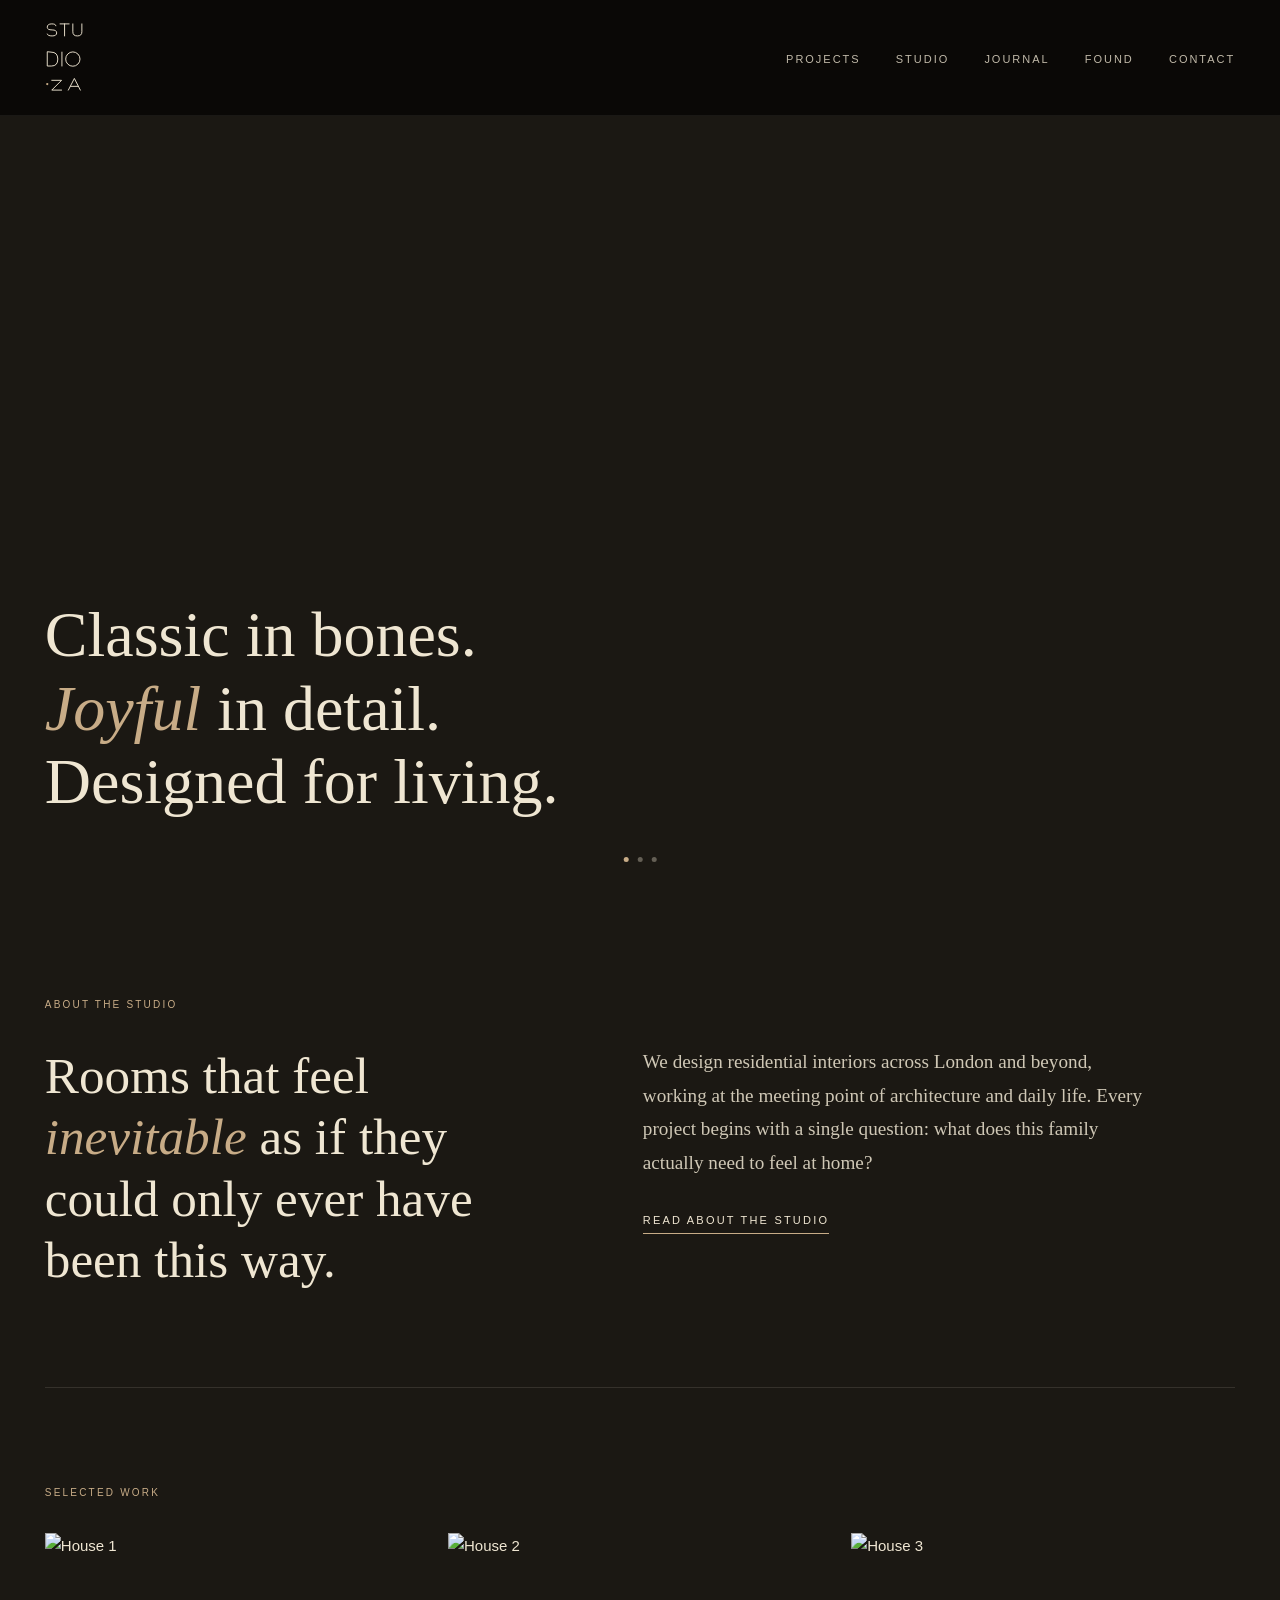
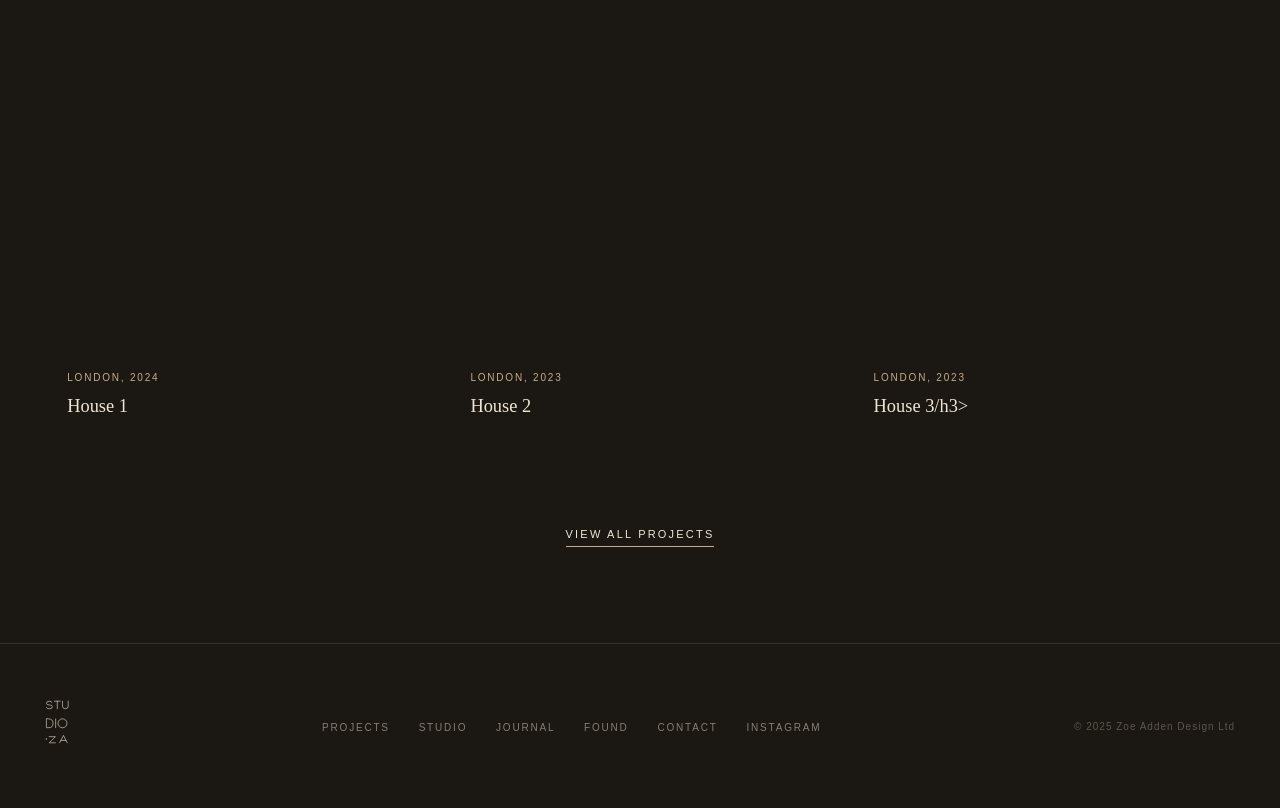
==== index.html @ 1c86b1f9 "Update index.html" ====
<!DOCTYPE html>
<html lang="en">
<head>
  <meta charset="UTF-8">
  <meta name="viewport" content="width=device-width, initial-scale=1.0">
  <title>Studio.ZA — Zoe Adden Design</title>
  <meta name="description" content="Classic in bones. Joyful in detail. Desgned for living. Residential interior design by Zoe Adden.">
  <link rel="stylesheet" href="styles.css">
  <meta name="theme-color" content="#1B1813">
  <meta name="theme-color" content="#1B1813">
</head>
<body>

<!-- ─── NAV ─────────────────────────────────────────── -->
<nav>
  <a class="nav-logo" href="index.html" aria-label="Studio.ZA home">
    <svg viewBox="20 16 208 372" xmlns="http://www.w3.org/2000/svg" fill="none">
      <!-- S -->
      <path d="M 78 36 Q 78 26 56 26 Q 32 26 32 44 Q 32 58 58 58 Q 82 58 82 74 Q 82 90 58 90 Q 34 90 32 80" stroke="#EFE6D2" stroke-width="5" stroke-linecap="round"/>
      <!-- T -->
      <path d="M 100 26 L 148 26 M 124 26 L 124 90" stroke="#EFE6D2" stroke-width="5" stroke-linecap="round"/>
      <!-- U -->
      <path d="M 168 26 L 168 68 Q 168 90 192 90 Q 216 90 216 68 L 216 26" stroke="#EFE6D2" stroke-width="5" stroke-linecap="round"/>

      <!-- D -->
      <path d="M 32 176 L 32 250 L 54 250 Q 88 250 88 213 Q 88 176 54 176 Z" stroke="#EFE6D2" stroke-width="5" stroke-linecap="round" stroke-linejoin="round"/>
      <!-- I -->
      <path d="M 110 176 L 110 250" stroke="#EFE6D2" stroke-width="5" stroke-linecap="round"/>
      <!-- O -->
      <ellipse cx="168" cy="213" rx="38" ry="38" stroke="#EFE6D2" stroke-width="5"/>

      <!-- . (tan dot) -->
      <circle cx="32" cy="346" r="6" fill="#C8AC87"/>
      <!-- Z -->
      <path d="M 56 326 L 108 326 L 56 378 L 108 378" stroke="#EFE6D2" stroke-width="5" stroke-linecap="round" stroke-linejoin="round"/>
      <!-- A -->
      <path d="M 144 378 L 176 316 L 208 378 M 156 358 L 196 358" stroke="#EFE6D2" stroke-width="5" stroke-linecap="round" stroke-linejoin="round"/>
    </svg>
  </a>
  <ul class="nav-links">
    <li><a href="projects.html">Projects</a></li>
    <li><a href="studio.html">Studio</a></li>
    <li><a href="journal.html">Journal</a></li>
    <li><a href="found.html">Found</a></li>
    <li><a href="contact.html">Contact</a></li>
  </ul>
</nav>

<!-- ─── HERO ─────────────────────────────────────────── -->
<section class="hero">
  <div class="hero-slide">
    <img src="https://www.zoeaddendesign.co.uk/-_-/res/adc3590a-eb9a-451f-83ce-2054110f7370/images/files/adc3590a-eb9a-451f-83ce-2054110f7370/3c18ffa5-05ec-4aee-ab85-e532bbc85337/2000-1500/07a652861bbaa2e2645b87d7e4bba9a37081a71c" alt="Drawing room, Charles Mews">
    <div class="hero-overlay"></div>
  </div>
  <div class="hero-slide">
    <img src="https://www.zoeaddendesign.co.uk/-_-/res/adc3590a-eb9a-451f-83ce-2054110f7370/images/files/adc3590a-eb9a-451f-83ce-2054110f7370/8395956c-29e4-417a-bdbf-3546bff66b09/2000-1007/509a0e075155a99f90c30cfcd6b69b711d642b17" alt="Kitchen, Notting Hill">
    <div class="hero-overlay"></div>
  </div>
  <div class="hero-slide">
    <img src="https://www.zoeaddendesign.co.uk/-_-/res/adc3590a-eb9a-451f-83ce-2054110f7370/images/files/adc3590a-eb9a-451f-83ce-2054110f7370/4f12a552-5a8c-4d46-9290-04c9c8d9e004/2000-1500/1a8a05d245da9ab2bc2df455be6135c6251d3f9d" alt="Principal bedroom, Belgravia">
    <div class="hero-overlay"></div>
  </div>

  <div class="hero-copy">
    <h1>Classic in bones.<br><em>Joyful</em> in detail.<br>Designed for living.</h1>
  </div>

  <div class="hero-dots">
    <div class="hero-dot active"></div>
    <div class="hero-dot"></div>
    <div class="hero-dot"></div>
  </div>
</section>

<!-- ─── INTRO ─────────────────────────────────────────── -->
<section>
  <p class="section-label">About the studio</p>
  <div class="intro-grid">
    <div>
      <h2 class="section-title">Rooms that feel <em>inevitable</em> as if they could only ever have been this way.</h2>
    </div>
    <div>
      <p class="intro-body">We design residential interiors across London and beyond, working at the meeting point of architecture and daily life. Every project begins with a single question: what does this family actually need to feel at home?</p>
      <a href="studio.html" class="btn">Read about the studio</a>
    </div>
  </div>
</section>

<hr class="thin">

<!-- ─── SELECTED WORK ──────────────────────────────────── -->
<section>
  <p class="section-label">Selected work</p>
  <div class="work-strip">
    <a class="work-card" href="project-charles-mews.html">
      <img src="https://www.zoeaddendesign.co.uk/-_-/res/adc3590a-eb9a-451f-83ce-2054110f7370/images/files/adc3590a-eb9a-451f-83ce-2054110f7370/0d6710f9-a835-432a-b5c6-fc1a8b385b19/1500-2000/4d572f0f6f5720ca19e3d3d08600e91ad737d2b0" alt="House 1">
      <div class="work-card-label">
        <span>London, 2024</span>
        <h3>House 1</h3>
      </div>
    </a>
    <a class="work-card" href="projects.html">
      <img src="https://www.zoeaddendesign.co.uk/-_-/res/adc3590a-eb9a-451f-83ce-2054110f7370/images/files/adc3590a-eb9a-451f-83ce-2054110f7370/5802af30-cea6-456c-a1d6-5c02068b61a7/1500-2000/32a71682f6c0ed4f2bc7f7112e7376e2bf9341a0" alt="House 2">
      <div class="work-card-label">
        <span>London, 2023</span>
        <h3>House 2</h3>
      </div>
    </a>
    <a class="work-card" href="projects.html">
      <img src="https://www.zoeaddendesign.co.uk/-_-/res/adc3590a-eb9a-451f-83ce-2054110f7370/images/files/adc3590a-eb9a-451f-83ce-2054110f7370/058782e9-dad6-43a3-ba22-64dd9c324fca/1500-2000/8d4f3db52eb08b3cf8cbe72fff006ce9e5df26cb" alt="House 3">
      <div class="work-card-label">
        <span>London, 2023</span>
        <h3>House 3/h3>
      </div>
    </a>
  </div>
  <div style="text-align:center; padding: 3rem 0 0;">
    <a href="projects.html" class="btn">View all projects</a>
  </div>
</section>

<!-- ─── FOOTER ─────────────────────────────────────────── -->
<footer>
  <a class="footer-logo" href="index.html" aria-label="Studio.ZA">
    <svg viewBox="20 16 208 372" xmlns="http://www.w3.org/2000/svg" fill="none">
      <path d="M 78 36 Q 78 26 56 26 Q 32 26 32 44 Q 32 58 58 58 Q 82 58 82 74 Q 82 90 58 90 Q 34 90 32 80" stroke="#EFE6D2" stroke-width="5" stroke-linecap="round"/>
      <path d="M 100 26 L 148 26 M 124 26 L 124 90" stroke="#EFE6D2" stroke-width="5" stroke-linecap="round"/>
      <path d="M 168 26 L 168 68 Q 168 90 192 90 Q 216 90 216 68 L 216 26" stroke="#EFE6D2" stroke-width="5" stroke-linecap="round"/>
      <path d="M 32 176 L 32 250 L 54 250 Q 88 250 88 213 Q 88 176 54 176 Z" stroke="#EFE6D2" stroke-width="5" stroke-linecap="round" stroke-linejoin="round"/>
      <path d="M 110 176 L 110 250" stroke="#EFE6D2" stroke-width="5" stroke-linecap="round"/>
      <ellipse cx="168" cy="213" rx="38" ry="38" stroke="#EFE6D2" stroke-width="5"/>
      <circle cx="32" cy="346" r="6" fill="#C8AC87"/>
      <path d="M 56 326 L 108 326 L 56 378 L 108 378" stroke="#EFE6D2" stroke-width="5" stroke-linecap="round" stroke-linejoin="round"/>
      <path d="M 144 378 L 176 316 L 208 378 M 156 358 L 196 358" stroke="#EFE6D2" stroke-width="5" stroke-linecap="round" stroke-linejoin="round"/>
    </svg>
  </a>
  <ul class="footer-links">
    <li><a href="projects.html">Projects</a></li>
    <li><a href="studio.html">Studio</a></li>
    <li><a href="journal.html">Journal</a></li>
    <li><a href="found.html">Found</a></li>
    <li><a href="contact.html">Contact</a></li>
    <li><a href="https://instagram.com/zoeaddendesign" target="_blank" rel="noopener">Instagram</a></li>
  </ul>
  <p class="footer-copy">&copy; 2025 Zoe Adden Design Ltd</p>
</footer>

<script src="script.js"></script>
</body>
</html>
---- styles.css ----
/* Studio.ZA — styles.css */

:root {
  --bg: #1B1813;
  --ink: #EFE6D2;
  --tan: #C8AC87;
  --mid: #2C2721;
  --border: rgba(239,230,210,0.12);
  --font-serif: 'Cormorant Garamond', Georgia, serif;
  --font-sans: 'Jost', 'Helvetica Neue', Arial, sans-serif;
}

*, *::before, *::after { box-sizing: border-box; margin: 0; padding: 0; }

html { scroll-behavior: smooth; }

body {
  background: var(--bg);
  color: var(--ink);
  font-family: var(--font-sans);
  font-size: 15px;
  line-height: 1.7;
  -webkit-font-smoothing: antialiased;
}

a { color: inherit; text-decoration: none; }
img { display: block; width: 100%; }

/* ─── FONTS ──────────────────────────────────────────── */
@import url('https://fonts.googleapis.com/css2?family=Cormorant+Garamond:ital,wght@0,300;0,400;0,500;1,300;1,400&family=Jost:wght@300;400;500&display=swap');

/* ─── NAV ─────────────────────────────────────────────── */
nav {
  position: fixed;
  top: 0; left: 0; right: 0;
  z-index: 100;
  display: flex;
  align-items: center;
  justify-content: space-between;
  padding: 1.4rem 2.8rem;
  background: #0a0806;
  border-bottom: 1px solid rgba(239,230,210,0.07);
}

nav.scrolled {
  background: #0a0806;
}

.nav-logo {
  display: flex;
  align-items: center;
}

.nav-logo svg {
  height: 70px;
  width: auto;
}

.nav-links {
  display: flex;
  gap: 2.2rem;
  list-style: none;
}

.nav-links a {
  font-family: var(--font-sans);
  font-size: 11px;
  font-weight: 400;
  letter-spacing: 0.18em;
  text-transform: uppercase;
  color: var(--ink);
  opacity: 0.8;
  transition: opacity 0.2s;
}

.nav-links a:hover,
.nav-links a.active { opacity: 1; }

.nav-links a.active {
  border-bottom: 1px solid var(--tan);
  padding-bottom: 2px;
}

/* ─── HERO / CAROUSEL ──────────────────────────────────── */
.hero {
  position: relative;
  height: 100vh;
  min-height: 600px;
  overflow: hidden;
}

.hero-slide {
  position: absolute;
  inset: 0;
  opacity: 0;
  transition: opacity 1.2s ease;
}

.hero-slide.active { opacity: 1; }

.hero-slide img {
  width: 100%;
  height: 100%;
  object-fit: cover;
  object-position: center;
}

.hero-overlay {
  position: absolute;
  inset: 0;
  background: linear-gradient(to bottom, rgba(27,24,19,0.25) 0%, rgba(27,24,19,0.6) 100%);
}

.hero-copy {
  position: absolute;
  bottom: 9vh;
  left: 2.8rem;
  right: 2.8rem;
}

.hero-copy h1 {
  font-family: var(--font-serif);
  font-weight: 300;
  font-size: clamp(2.4rem, 5vw, 4.2rem);
  line-height: 1.15;
  color: var(--ink);
  max-width: 640px;
}

.hero-copy h1 em {
  font-style: italic;
  color: var(--tan);
}

.hero-dots {
  position: absolute;
  bottom: 2.4rem;
  left: 50%;
  transform: translateX(-50%);
  display: flex;
  gap: 0.55rem;
}

.hero-dot {
  width: 5px;
  height: 5px;
  border-radius: 50%;
  background: rgba(239,230,210,0.35);
  cursor: pointer;
  transition: background 0.3s;
}

.hero-dot.active { background: var(--tan); }

/* ─── SECTION SCAFFOLDING ──────────────────────────────── */
section { padding: 6rem 2.8rem; }

.section-label {
  font-family: var(--font-sans);
  font-size: 10px;
  font-weight: 400;
  letter-spacing: 0.22em;
  text-transform: uppercase;
  color: var(--tan);
  margin-bottom: 2rem;
}

.section-title {
  font-family: var(--font-serif);
  font-weight: 300;
  font-size: clamp(2rem, 4vw, 3.2rem);
  line-height: 1.2;
  max-width: 700px;
}

.section-title em { font-style: italic; color: var(--tan); }

/* ─── DIVIDER ──────────────────────────────────────────── */
hr.thin {
  border: none;
  border-top: 1px solid var(--border);
  margin: 0 2.8rem;
}

/* ─── HOME: INTRO TEXT ─────────────────────────────────── */
.intro-grid {
  display: grid;
  grid-template-columns: 1fr 1fr;
  gap: 4rem 6rem;
  max-width: 1100px;
}

@media (max-width: 768px) { .intro-grid { grid-template-columns: 1fr; } }

.intro-body {
  font-family: var(--font-serif);
  font-size: 1.2rem;
  font-weight: 300;
  line-height: 1.75;
  color: rgba(239,230,210,0.85);
}

.btn {
  display: inline-block;
  margin-top: 2rem;
  font-family: var(--font-sans);
  font-size: 11px;
  font-weight: 400;
  letter-spacing: 0.2em;
  text-transform: uppercase;
  color: var(--ink);
  border-bottom: 1px solid var(--tan);
  padding-bottom: 3px;
  transition: color 0.2s, border-color 0.2s;
}

.btn:hover { color: var(--tan); }

/* ─── HOME: SELECTED WORK ──────────────────────────────── */
.work-strip {
  display: grid;
  grid-template-columns: repeat(3, 1fr);
  gap: 1.2rem;
}

@media (max-width: 900px) { .work-strip { grid-template-columns: 1fr 1fr; } }
@media (max-width: 600px) { .work-strip { grid-template-columns: 1fr; } }

.work-card {
  position: relative;
  overflow: hidden;
  aspect-ratio: 3/4;
  cursor: pointer;
}

.work-card img {
  height: 100%;
  object-fit: cover;
  transition: transform 0.7s ease;
}

.work-card:hover img { transform: scale(1.04); }

.work-card-label {
  position: absolute;
  bottom: 1.4rem;
  left: 1.4rem;
}

.work-card-label span {
  display: block;
  font-family: var(--font-sans);
  font-size: 10px;
  letter-spacing: 0.18em;
  text-transform: uppercase;
  color: var(--tan);
  margin-bottom: 0.3rem;
}

.work-card-label h3 {
  font-family: var(--font-serif);
  font-size: 1.15rem;
  font-weight: 300;
  color: var(--ink);
}

/* ─── PROJECTS PAGE ────────────────────────────────────── */
.projects-header {
  padding: 10rem 2.8rem 4rem;
}

.projects-grid {
  display: grid;
  grid-template-columns: repeat(3, 1fr);
  gap: 1.5rem;
  padding: 0 2.8rem 6rem;
}

@media (max-width: 900px) { .projects-grid { grid-template-columns: 1fr 1fr; } }
@media (max-width: 600px) { .projects-grid { grid-template-columns: 1fr; } }

.project-thumb {
  display: block;
  overflow: hidden;
}

.project-thumb-img {
  aspect-ratio: 4/3;
  overflow: hidden;
}

.project-thumb-img img {
  height: 100%;
  object-fit: cover;
  transition: transform 0.6s ease;
}

.project-thumb:hover .project-thumb-img img { transform: scale(1.04); }

.project-thumb-meta {
  padding: 1rem 0 0.5rem;
}

.project-thumb-meta span {
  font-size: 10px;
  letter-spacing: 0.18em;
  text-transform: uppercase;
  color: var(--tan);
}

.project-thumb-meta h2 {
  font-family: var(--font-serif);
  font-weight: 300;
  font-size: 1.3rem;
  margin-top: 0.25rem;
}

/* ─── PROJECT DETAIL ──────────────────────────────────── */
.detail-hero {
  height: 80vh;
  min-height: 500px;
  overflow: hidden;
  position: relative;
}

.detail-hero img {
  width: 100%;
  height: 100%;
  object-fit: cover;
  object-position: center;
}

.detail-body {
  max-width: 820px;
  margin: 0 auto;
  padding: 5rem 2.8rem 2rem;
}

.detail-body h1 {
  font-family: var(--font-serif);
  font-weight: 300;
  font-size: clamp(2.2rem, 4vw, 3.2rem);
  line-height: 1.15;
  margin-bottom: 0.5rem;
}

.detail-meta {
  display: flex;
  gap: 2rem;
  font-size: 11px;
  letter-spacing: 0.14em;
  text-transform: uppercase;
  color: var(--tan);
  margin-bottom: 2.5rem;
}

.detail-body p {
  font-family: var(--font-serif);
  font-size: 1.15rem;
  font-weight: 300;
  line-height: 1.8;
  color: rgba(239,230,210,0.85);
  margin-bottom: 1.4rem;
}

.detail-gallery {
  display: grid;
  grid-template-columns: 1fr 1fr;
  gap: 1.2rem;
  padding: 3rem 2.8rem 6rem;
}

.detail-gallery img {
  width: 100%;
  height: 420px;
  object-fit: cover;
}

.detail-gallery .wide {
  grid-column: 1 / -1;
  height: 540px;
}

/* ─── STUDIO PAGE ─────────────────────────────────────── */
.studio-hero {
  height: 60vh;
  min-height: 400px;
  overflow: hidden;
}

.studio-hero img {
  width: 100%;
  height: 100%;
  object-fit: cover;
  object-position: center 30%;
}

.studio-two-col {
  display: grid;
  grid-template-columns: 1fr 1fr;
  gap: 5rem;
  max-width: 1100px;
  padding: 5rem 2.8rem;
}

@media (max-width: 768px) { .studio-two-col { grid-template-columns: 1fr; } }

.studio-two-col h2 {
  font-family: var(--font-serif);
  font-weight: 300;
  font-size: clamp(1.8rem, 3vw, 2.6rem);
  line-height: 1.2;
  margin-bottom: 1.5rem;
}

.studio-two-col p {
  font-family: var(--font-serif);
  font-size: 1.1rem;
  font-weight: 300;
  line-height: 1.8;
  color: rgba(239,230,210,0.82);
  margin-bottom: 1rem;
}

.process-steps {
  display: grid;
  grid-template-columns: repeat(4, 1fr);
  gap: 2rem;
  padding: 0 2.8rem 6rem;
}

@media (max-width: 900px) { .process-steps { grid-template-columns: 1fr 1fr; } }
@media (max-width: 600px) { .process-steps { grid-template-columns: 1fr; } }

.process-step {
  border-top: 1px solid var(--border);
  padding-top: 1.5rem;
}

.process-step .step-num {
  font-family: var(--font-serif);
  font-size: 3rem;
  font-weight: 300;
  color: var(--tan);
  opacity: 0.4;
  line-height: 1;
  margin-bottom: 0.8rem;
}

.process-step h3 {
  font-family: var(--font-serif);
  font-size: 1.2rem;
  font-weight: 400;
  margin-bottom: 0.6rem;
}

.process-step p {
  font-size: 0.9rem;
  color: rgba(239,230,210,0.65);
  line-height: 1.6;
}

/* ─── JOURNAL PAGE ─────────────────────────────────────── */
.journal-header {
  padding: 10rem 2.8rem 4rem;
}

.journal-grid {
  display: grid;
  grid-template-columns: 1fr 1fr;
  gap: 3rem 2.4rem;
  padding: 0 2.8rem 6rem;
}

@media (max-width: 700px) { .journal-grid { grid-template-columns: 1fr; } }

.journal-card img {
  aspect-ratio: 16/9;
  object-fit: cover;
  margin-bottom: 1.2rem;
}

.journal-card .post-date {
  font-size: 10px;
  letter-spacing: 0.18em;
  text-transform: uppercase;
  color: var(--tan);
  margin-bottom: 0.4rem;
}

.journal-card h2 {
  font-family: var(--font-serif);
  font-size: 1.4rem;
  font-weight: 300;
  line-height: 1.3;
  margin-bottom: 0.7rem;
}

.journal-card p {
  font-family: var(--font-serif);
  font-size: 1rem;
  font-weight: 300;
  line-height: 1.7;
  color: rgba(239,230,210,0.72);
}

/* ─── FOUND PAGE ──────────────────────────────────────── */
.found-header {
  padding: 10rem 2.8rem 4rem;
}

.found-intro {
  font-family: var(--font-serif);
  font-size: 1.1rem;
  font-weight: 300;
  line-height: 1.75;
  max-width: 560px;
  color: rgba(239,230,210,0.78);
  margin-bottom: 3rem;
}

.found-grid {
  display: grid;
  grid-template-columns: repeat(3, 1fr);
  gap: 2rem 1.6rem;
  padding: 0 2.8rem 6rem;
}

@media (max-width: 900px) { .found-grid { grid-template-columns: 1fr 1fr; } }
@media (max-width: 580px) { .found-grid { grid-template-columns: 1fr; } }

.found-item img {
  aspect-ratio: 3/4;
  object-fit: cover;
  margin-bottom: 1rem;
}

.found-item h3 {
  font-family: var(--font-serif);
  font-size: 1.1rem;
  font-weight: 400;
  margin-bottom: 0.2rem;
}

.found-item .found-price {
  font-size: 12px;
  letter-spacing: 0.1em;
  color: var(--tan);
  margin-bottom: 0.4rem;
}

.found-item p {
  font-size: 0.9rem;
  color: rgba(239,230,210,0.6);
  line-height: 1.5;
  margin-bottom: 0.8rem;
}

.found-item .enquire-link {
  font-size: 10px;
  letter-spacing: 0.18em;
  text-transform: uppercase;
  border-bottom: 1px solid var(--tan);
  padding-bottom: 2px;
  color: var(--tan);
}

/* ─── CONTACT PAGE ─────────────────────────────────────── */
.contact-wrap {
  min-height: 100vh;
  display: grid;
  grid-template-columns: 1fr 1fr;
  padding-top: 80px;
}

@media (max-width: 768px) { .contact-wrap { grid-template-columns: 1fr; } }

.contact-img {
  position: relative;
  min-height: 60vh;
}

.contact-img img {
  width: 100%;
  height: 100%;
  object-fit: cover;
  object-position: center;
}

.contact-form-side {
  padding: 5rem 4rem;
  display: flex;
  flex-direction: column;
  justify-content: center;
}

.contact-form-side h1 {
  font-family: var(--font-serif);
  font-size: clamp(2rem, 3.5vw, 3rem);
  font-weight: 300;
  line-height: 1.2;
  margin-bottom: 0.6rem;
}

.contact-form-side p {
  font-family: var(--font-serif);
  font-size: 1rem;
  font-weight: 300;
  color: rgba(239,230,210,0.7);
  margin-bottom: 2.5rem;
}

.form-group {
  margin-bottom: 1.6rem;
}

.form-group label {
  display: block;
  font-size: 10px;
  letter-spacing: 0.2em;
  text-transform: uppercase;
  color: var(--tan);
  margin-bottom: 0.5rem;
}

.form-group input,
.form-group textarea,
.form-group select {
  width: 100%;
  background: transparent;
  border: none;
  border-bottom: 1px solid var(--border);
  color: var(--ink);
  font-family: var(--font-serif);
  font-size: 1rem;
  padding: 0.6rem 0;
  outline: none;
  transition: border-color 0.2s;
  appearance: none;
}

.form-group input:focus,
.form-group textarea:focus,
.form-group select:focus {
  border-color: var(--tan);
}

.form-group textarea {
  min-height: 120px;
  resize: vertical;
}

.form-group select option { background: var(--bg); }

.submit-btn {
  display: inline-block;
  margin-top: 1.5rem;
  padding: 0.9rem 2.8rem;
  background: var(--tan);
  color: var(--bg);
  font-family: var(--font-sans);
  font-size: 11px;
  font-weight: 500;
  letter-spacing: 0.2em;
  text-transform: uppercase;
  border: none;
  cursor: pointer;
  transition: background 0.25s;
}

.submit-btn:hover { background: var(--ink); }

/* ─── FOOTER ──────────────────────────────────────────── */
footer {
  border-top: 1px solid var(--border);
  padding: 3.5rem 2.8rem;
  display: flex;
  align-items: center;
  justify-content: space-between;
  flex-wrap: wrap;
  gap: 1.5rem;
}

.footer-logo svg { height: 44px; width: auto; }

.footer-links {
  display: flex;
  gap: 1.8rem;
  list-style: none;
}

.footer-links a {
  font-size: 10px;
  letter-spacing: 0.18em;
  text-transform: uppercase;
  color: rgba(239,230,210,0.5);
  transition: color 0.2s;
}

.footer-links a:hover { color: var(--ink); }

.footer-copy {
  font-size: 10px;
  letter-spacing: 0.1em;
  color: rgba(239,230,210,0.3);
}

/* ─── UTILITIES ───────────────────────────────────────── */
.text-tan { color: var(--tan); }
.visually-hidden { position: absolute; width: 1px; height: 1px; overflow: hidden; clip: rect(0,0,0,0); }
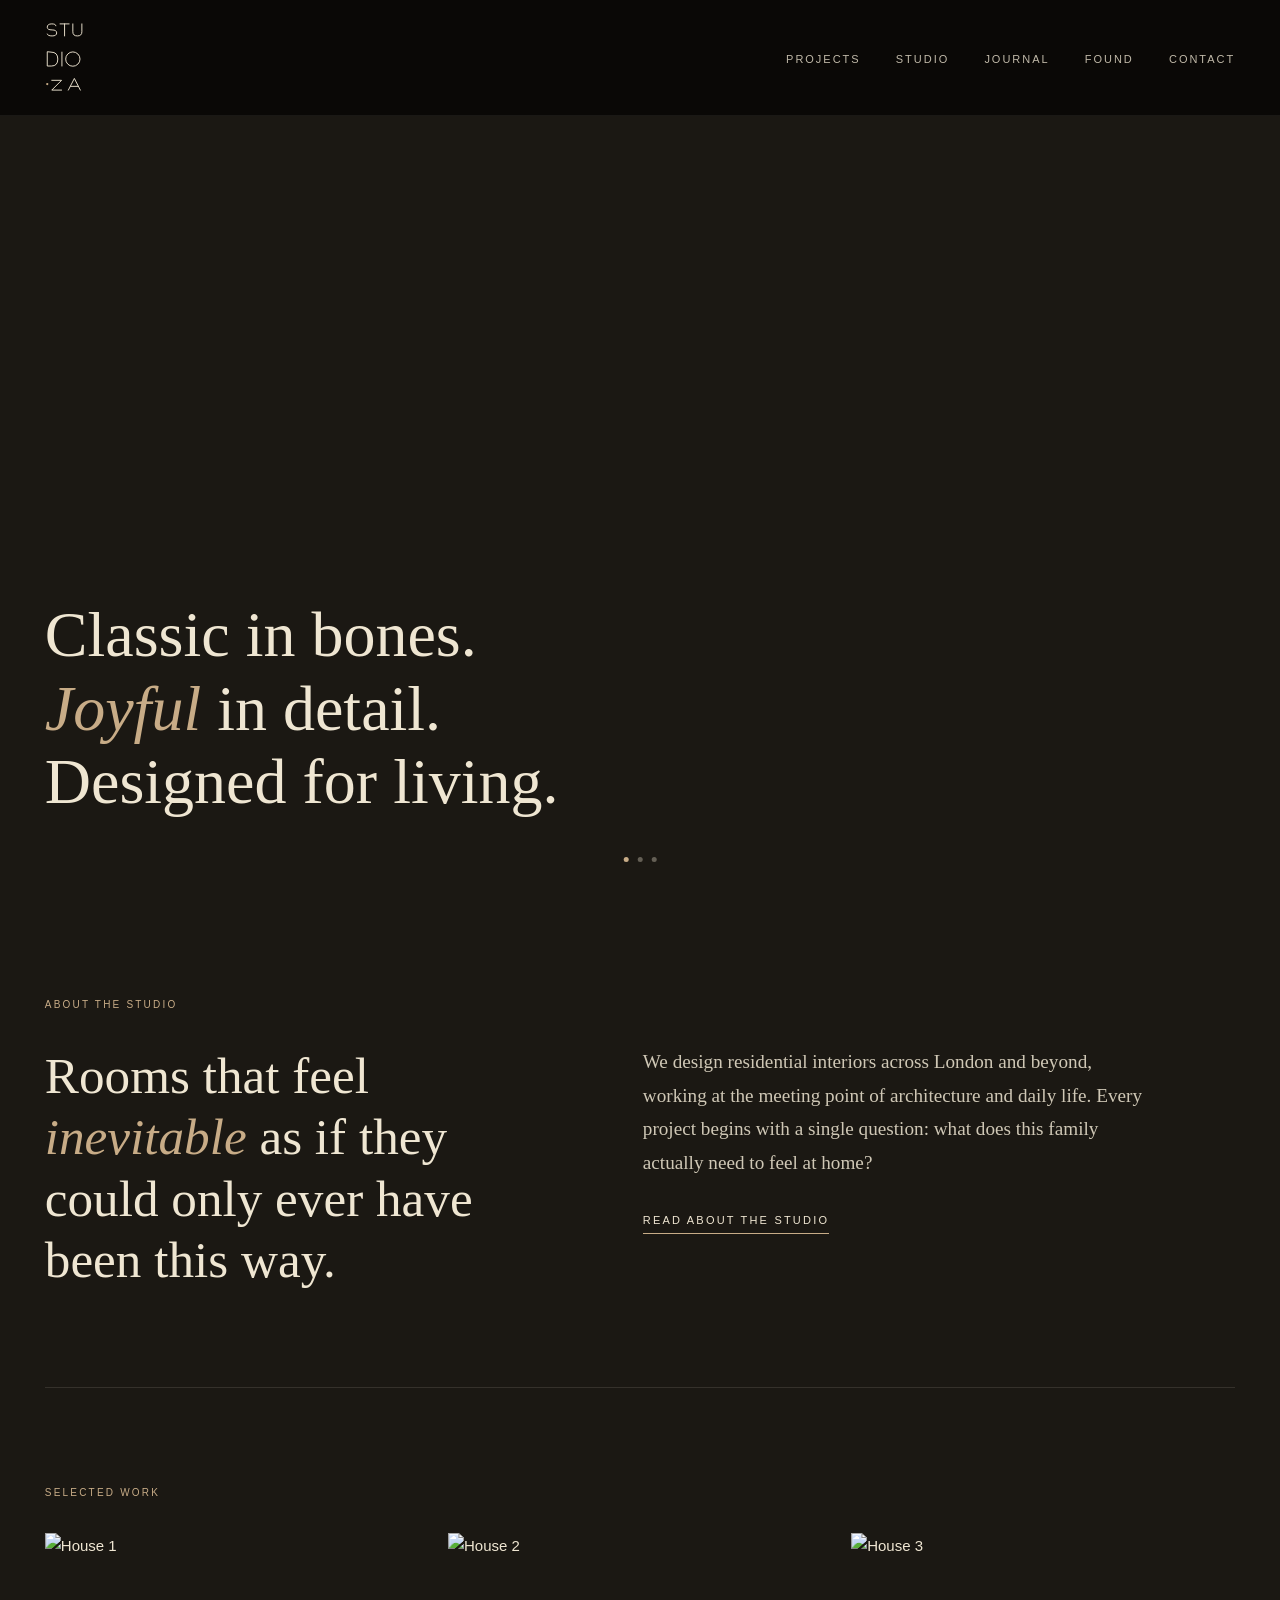
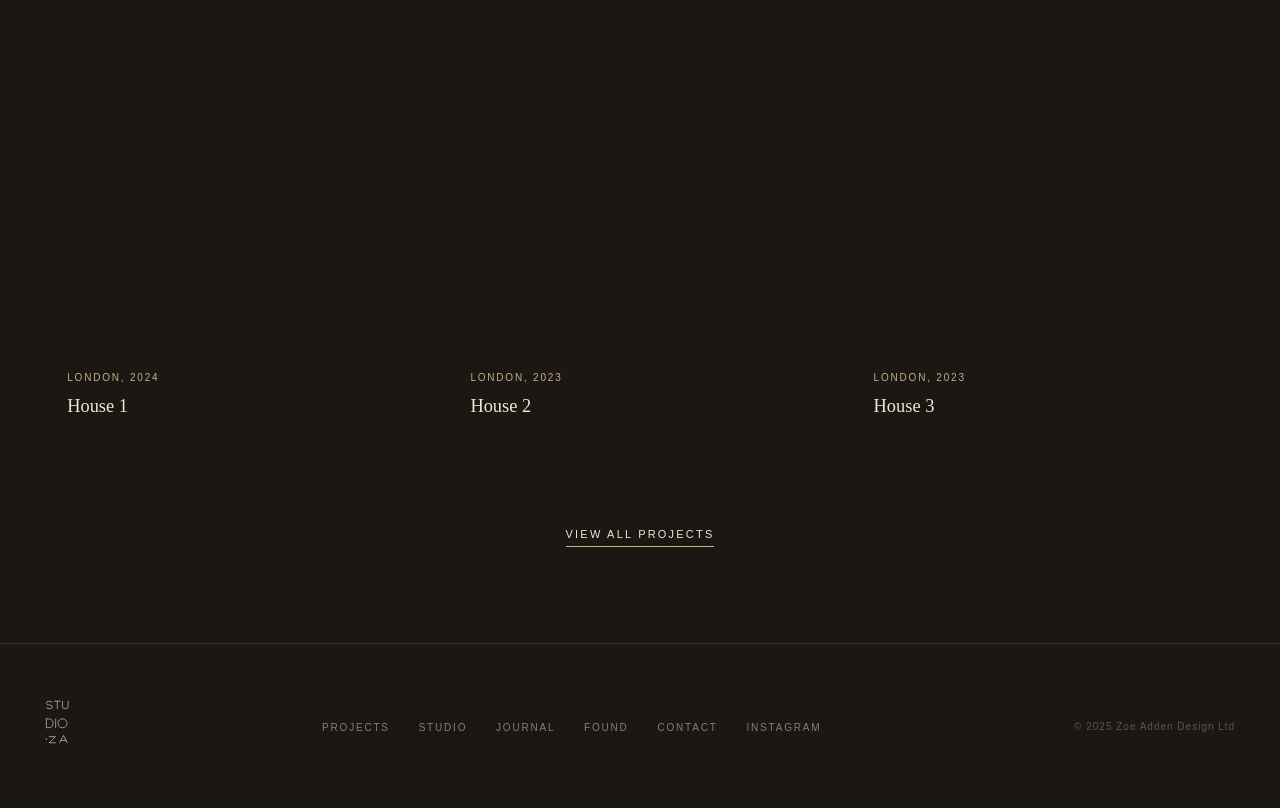
==== commit f399d3c1: "Update index.html" ====
--- a/index.html
+++ b/index.html
@@ -110,7 +110,7 @@
       <img src="https://www.zoeaddendesign.co.uk/-_-/res/adc3590a-eb9a-451f-83ce-2054110f7370/images/files/adc3590a-eb9a-451f-83ce-2054110f7370/058782e9-dad6-43a3-ba22-64dd9c324fca/1500-2000/8d4f3db52eb08b3cf8cbe72fff006ce9e5df26cb" alt="House 3">
       <div class="work-card-label">
         <span>London, 2023</span>
-        <h3>House 3/h3>
+        <h3>House 3</h3>
       </div>
     </a>
   </div>
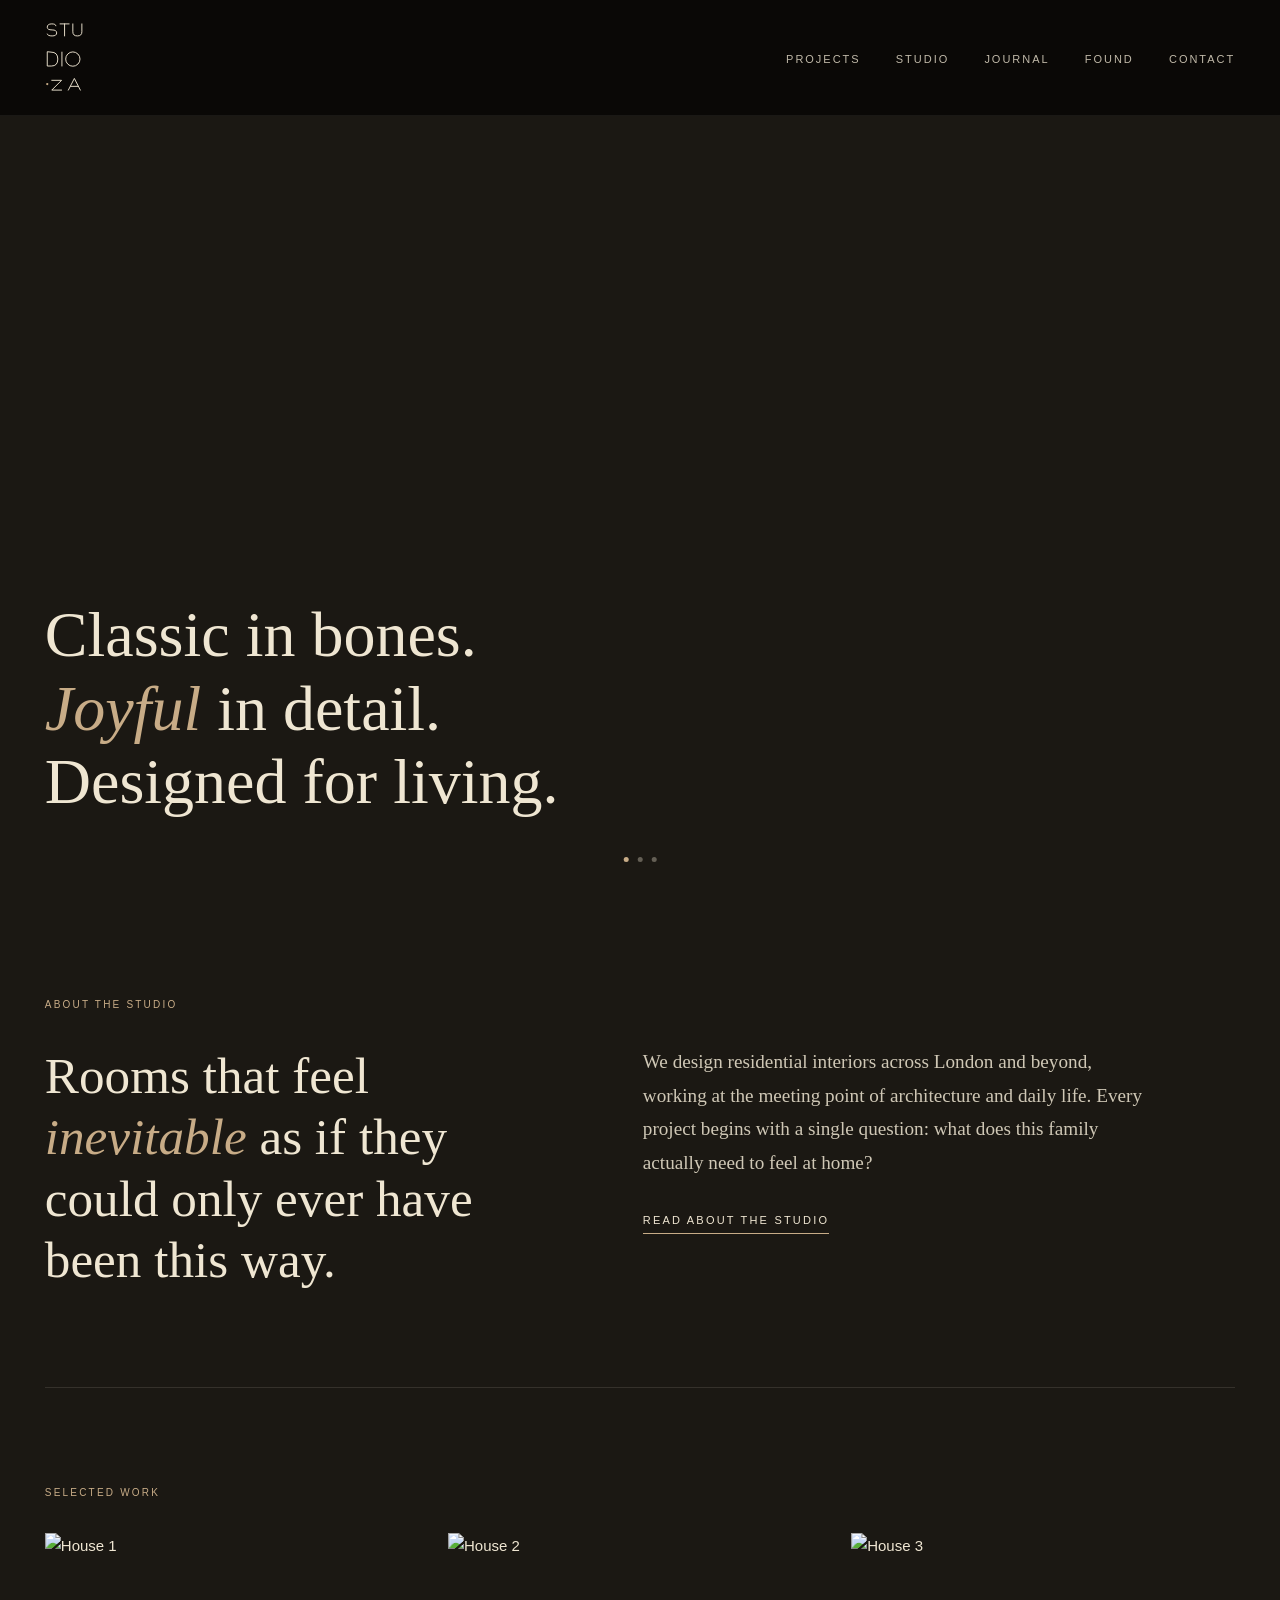
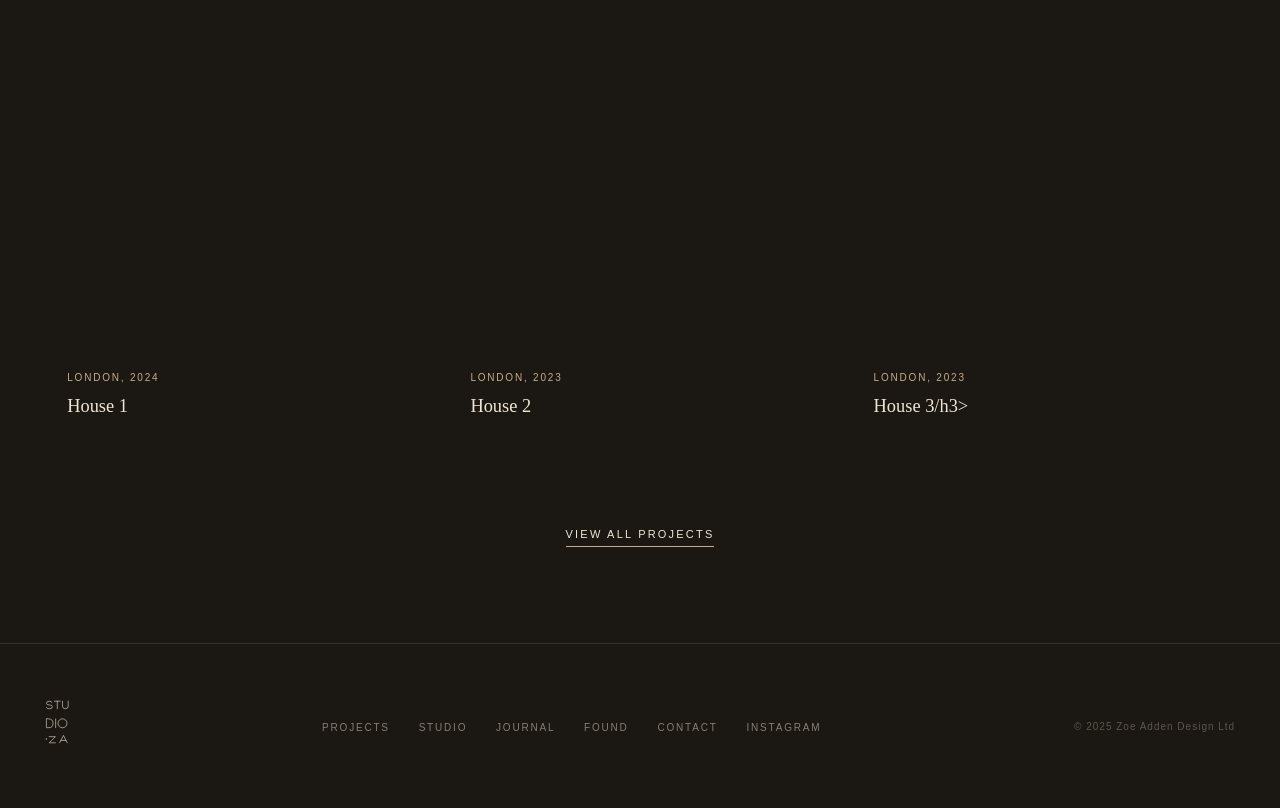
==== commit cb228612: "Add mobile-responsive layout and hamburger navigation All pages lacked a mobile nav — five links cra" ====
--- a/index.html
+++ b/index.html
@@ -44,6 +44,9 @@
     <li><a href="found.html">Found</a></li>
     <li><a href="contact.html">Contact</a></li>
   </ul>
+  <button class="nav-hamburger" aria-label="Toggle menu" aria-expanded="false">
+    <span></span><span></span><span></span>
+  </button>
 </nav>
 
 <!-- ─── HERO ─────────────────────────────────────────── -->
@@ -110,7 +113,7 @@
       <img src="https://www.zoeaddendesign.co.uk/-_-/res/adc3590a-eb9a-451f-83ce-2054110f7370/images/files/adc3590a-eb9a-451f-83ce-2054110f7370/058782e9-dad6-43a3-ba22-64dd9c324fca/1500-2000/8d4f3db52eb08b3cf8cbe72fff006ce9e5df26cb" alt="House 3">
       <div class="work-card-label">
         <span>London, 2023</span>
-        <h3>House 3</h3>
+        <h3>House 3/h3>
       </div>
     </a>
   </div>
--- a/styles.css
+++ b/styles.css
@@ -708,3 +708,103 @@
 /* ─── UTILITIES ───────────────────────────────────────── */
 .text-tan { color: var(--tan); }
 .visually-hidden { position: absolute; width: 1px; height: 1px; overflow: hidden; clip: rect(0,0,0,0); }
+
+/* ─── MOBILE NAV HAMBURGER ────────────────────────────── */
+.nav-hamburger {
+  display: none;
+  flex-direction: column;
+  justify-content: center;
+  gap: 5px;
+  background: none;
+  border: none;
+  cursor: pointer;
+  padding: 6px 4px;
+  z-index: 101;
+  position: relative;
+}
+
+.nav-hamburger span {
+  display: block;
+  width: 22px;
+  height: 1.5px;
+  background: var(--ink);
+  transition: transform 0.3s ease, opacity 0.3s ease;
+  transform-origin: center;
+}
+
+.nav-hamburger.open span:nth-child(1) { transform: translateY(6.5px) rotate(45deg); }
+.nav-hamburger.open span:nth-child(2) { opacity: 0; transform: scaleX(0); }
+.nav-hamburger.open span:nth-child(3) { transform: translateY(-6.5px) rotate(-45deg); }
+
+/* ─── MOBILE BREAKPOINTS ──────────────────────────────── */
+@media (max-width: 768px) {
+
+  /* Nav */
+  nav { padding: 1rem 1.4rem; }
+  .nav-logo svg { height: 52px; }
+  .nav-hamburger { display: flex; }
+
+  .nav-links {
+    display: none;
+    position: fixed;
+    inset: 0;
+    background: var(--bg);
+    flex-direction: column;
+    align-items: center;
+    justify-content: center;
+    gap: 2.8rem;
+    z-index: 100;
+  }
+
+  .nav-links.open { display: flex; }
+
+  .nav-links a {
+    font-size: 13px;
+    letter-spacing: 0.22em;
+    opacity: 1;
+  }
+
+  /* Sections */
+  section { padding: 4rem 1.4rem; }
+  hr.thin { margin: 0 1.4rem; }
+
+  /* Hero */
+  .hero-copy { left: 1.4rem; right: 1.4rem; bottom: 7vh; }
+
+  /* Work strip */
+  .work-strip { gap: 1rem; }
+
+  /* Footer */
+  footer {
+    flex-direction: column;
+    align-items: flex-start;
+    padding: 2.5rem 1.4rem;
+    gap: 2rem;
+  }
+  .footer-links { flex-wrap: wrap; gap: 1rem 1.6rem; }
+
+  /* Project headers */
+  .projects-header,
+  .journal-header,
+  .found-header { padding: 7rem 1.4rem 2.5rem; }
+
+  .projects-grid { padding: 0 1.4rem 4rem; }
+  .journal-grid  { padding: 0 1.4rem 4rem; }
+  .found-grid    { padding: 0 1.4rem 4rem; }
+
+  /* Project detail */
+  .detail-body { padding: 3rem 1.4rem 1.5rem; }
+  .detail-gallery {
+    grid-template-columns: 1fr;
+    padding: 1.5rem 1.4rem 4rem;
+  }
+  .detail-gallery img { height: 280px; }
+  .detail-gallery .wide { height: 320px; grid-column: 1; }
+
+  /* Studio */
+  .studio-two-col { padding: 3rem 1.4rem; gap: 2.5rem; }
+  .process-steps  { padding: 0 1.4rem 4rem; }
+
+  /* Contact */
+  .contact-form-side { padding: 3rem 1.4rem; }
+}
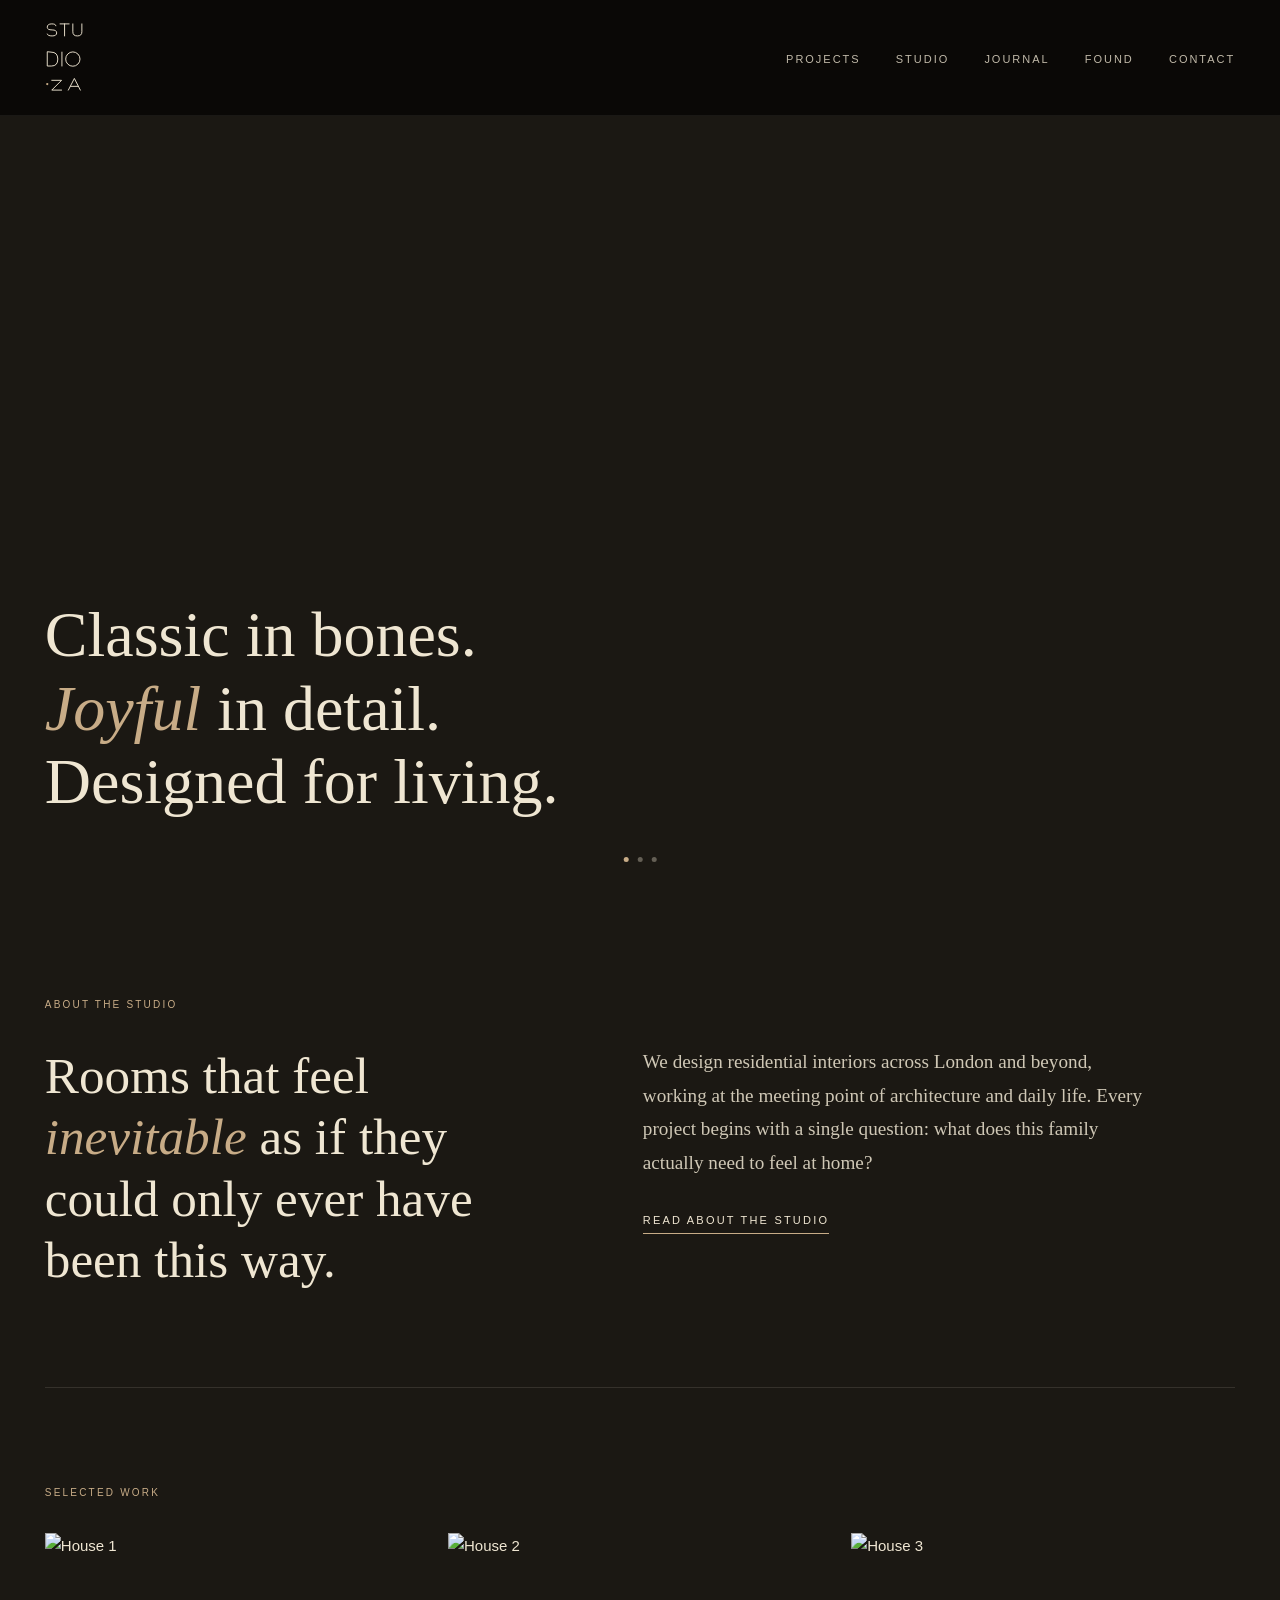
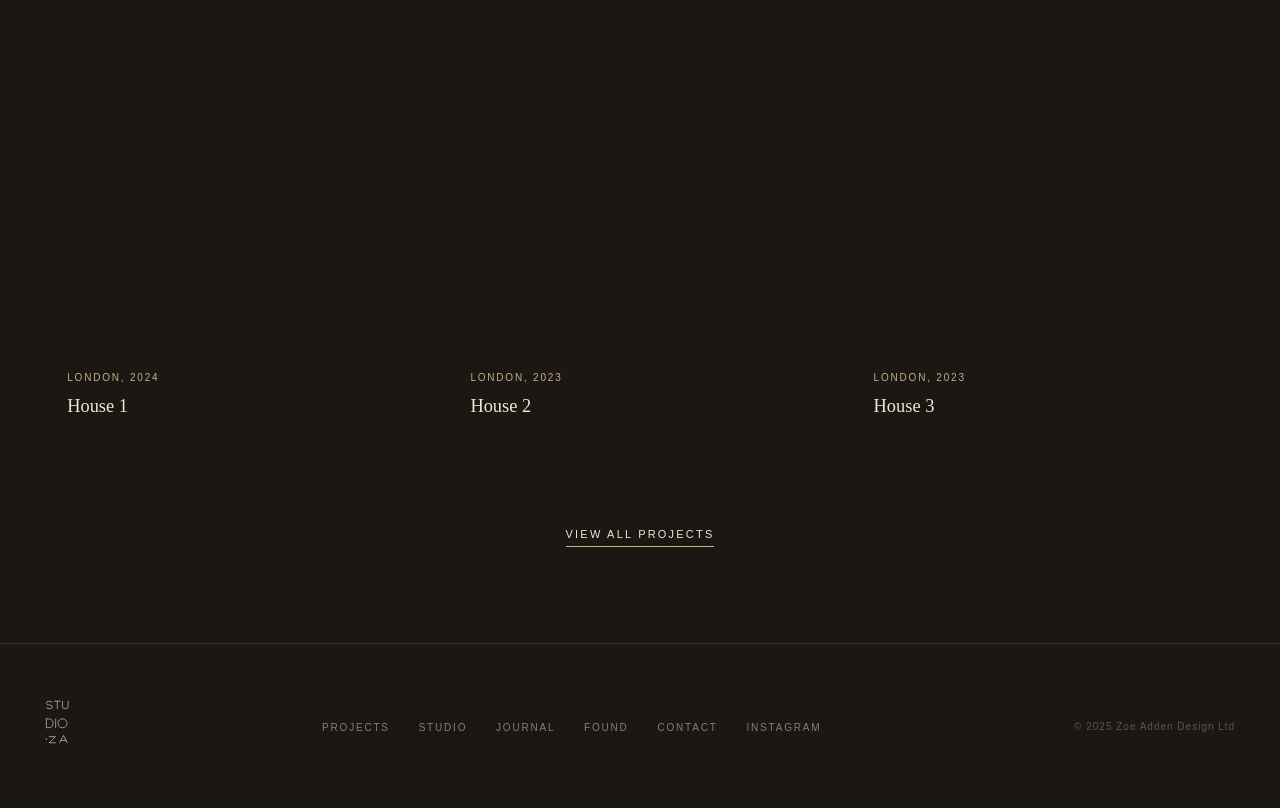
==== commit 31b07533: "Merge pull request #1 from alianicole/claude/romantic-perlman-dc8f05 Make site mobile-responsive wit" ====
--- a/index.html
+++ b/index.html
@@ -113,7 +113,7 @@
       <img src="https://www.zoeaddendesign.co.uk/-_-/res/adc3590a-eb9a-451f-83ce-2054110f7370/images/files/adc3590a-eb9a-451f-83ce-2054110f7370/058782e9-dad6-43a3-ba22-64dd9c324fca/1500-2000/8d4f3db52eb08b3cf8cbe72fff006ce9e5df26cb" alt="House 3">
       <div class="work-card-label">
         <span>London, 2023</span>
-        <h3>House 3/h3>
+        <h3>House 3</h3>
       </div>
     </a>
   </div>
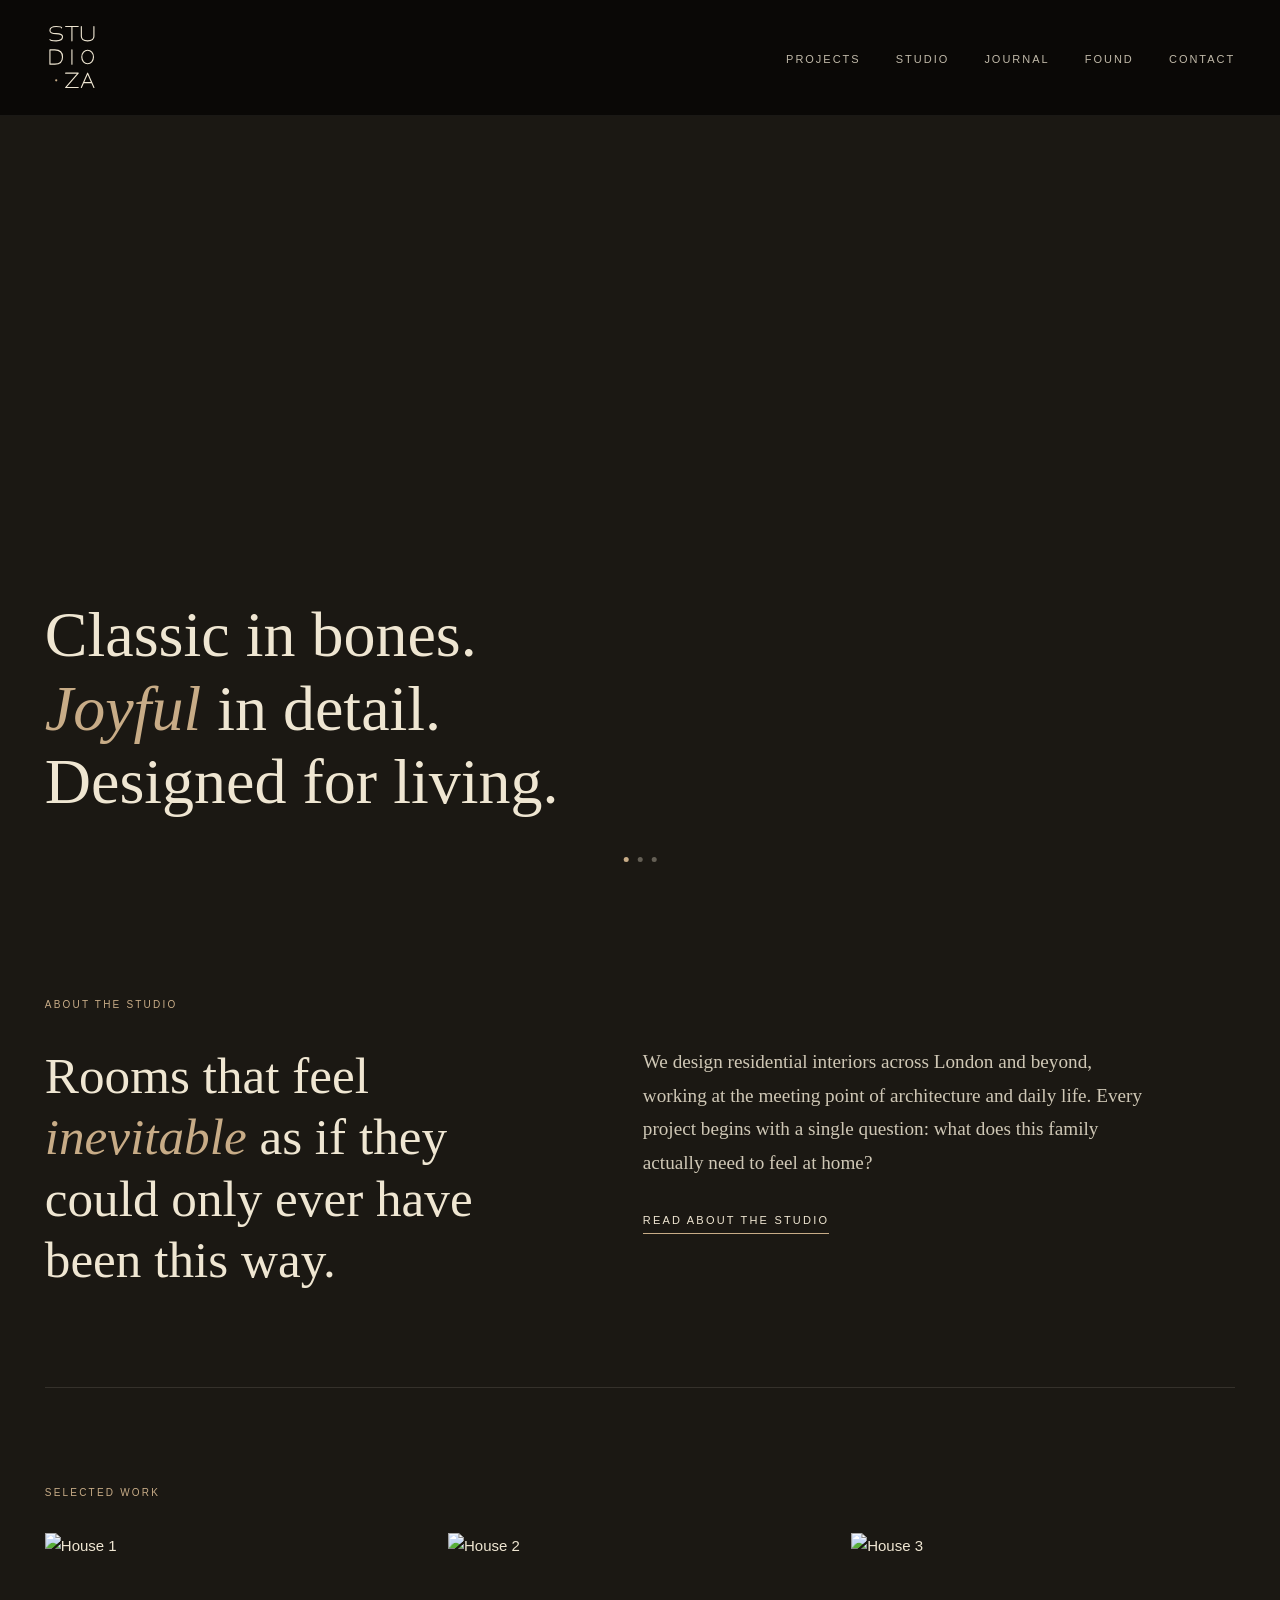
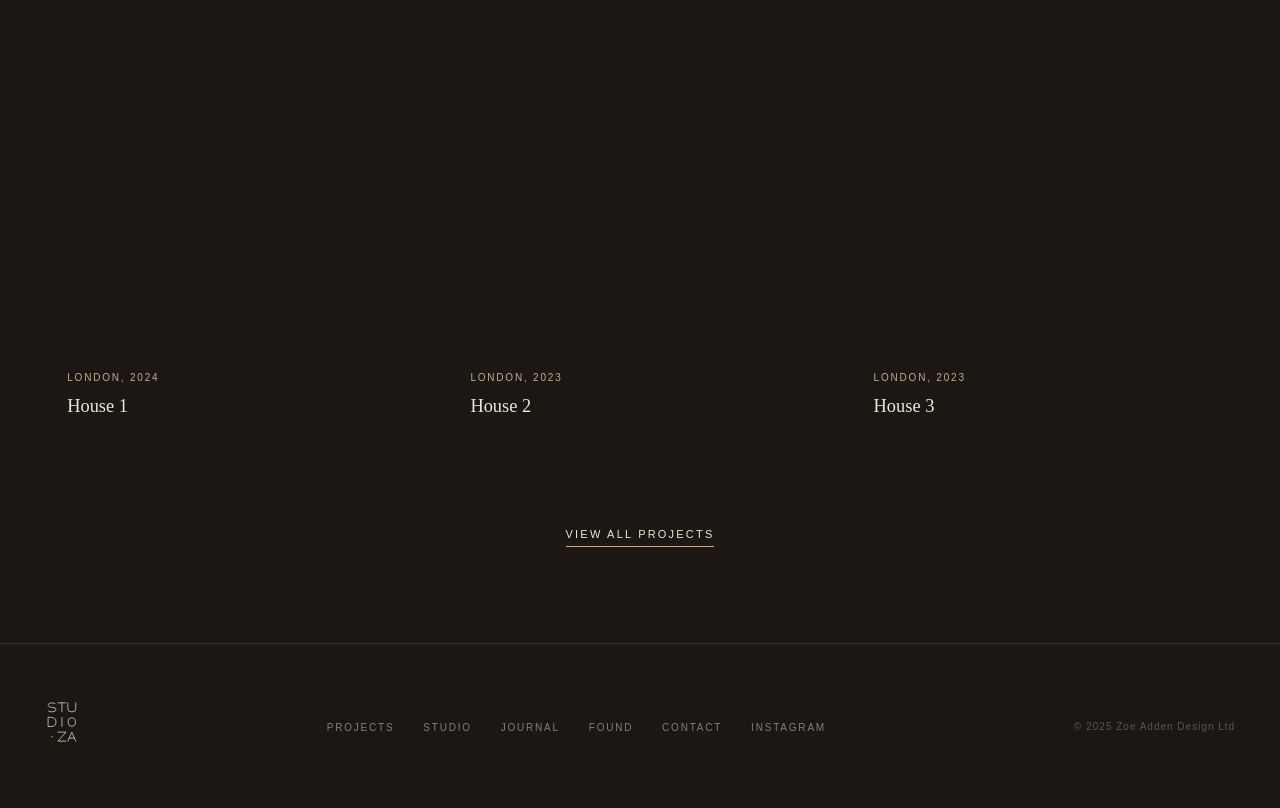
==== commit 117f98dc: "Fix SVG logo — consistent letter sizes and spacing All three rows of the stacked STUDIO.ZA logo had " ====
--- a/index.html
+++ b/index.html
@@ -14,28 +14,26 @@
 <!-- ─── NAV ─────────────────────────────────────────── -->
 <nav>
   <a class="nav-logo" href="index.html" aria-label="Studio.ZA home">
-    <svg viewBox="20 16 208 372" xmlns="http://www.w3.org/2000/svg" fill="none">
-      <!-- S -->
-      <path d="M 78 36 Q 78 26 56 26 Q 32 26 32 44 Q 32 58 58 58 Q 82 58 82 74 Q 82 90 58 90 Q 34 90 32 80" stroke="#EFE6D2" stroke-width="5" stroke-linecap="round"/>
-      <!-- T -->
-      <path d="M 100 26 L 148 26 M 124 26 L 124 90" stroke="#EFE6D2" stroke-width="5" stroke-linecap="round"/>
-      <!-- U -->
-      <path d="M 168 26 L 168 68 Q 168 90 192 90 Q 216 90 216 68 L 216 26" stroke="#EFE6D2" stroke-width="5" stroke-linecap="round"/>
-
-      <!-- D -->
-      <path d="M 32 176 L 32 250 L 54 250 Q 88 250 88 213 Q 88 176 54 176 Z" stroke="#EFE6D2" stroke-width="5" stroke-linecap="round" stroke-linejoin="round"/>
-      <!-- I -->
-      <path d="M 110 176 L 110 250" stroke="#EFE6D2" stroke-width="5" stroke-linecap="round"/>
-      <!-- O -->
-      <ellipse cx="168" cy="213" rx="38" ry="38" stroke="#EFE6D2" stroke-width="5"/>
-
-      <!-- . (tan dot) -->
-      <circle cx="32" cy="346" r="6" fill="#C8AC87"/>
-      <!-- Z -->
-      <path d="M 56 326 L 108 326 L 56 378 L 108 378" stroke="#EFE6D2" stroke-width="5" stroke-linecap="round" stroke-linejoin="round"/>
-      <!-- A -->
-      <path d="M 144 378 L 176 316 L 208 378 M 156 358 L 196 358" stroke="#EFE6D2" stroke-width="5" stroke-linecap="round" stroke-linejoin="round"/>
-    </svg>
+    <svg viewBox="0 0 240 312" xmlns="http://www.w3.org/2000/svg" fill="none">
+  <!-- S -->
+  <path d="M 74 26 Q 74 20 50 20 Q 22 20 22 38 Q 22 52 50 52 Q 78 52 78 66 Q 78 84 50 84 Q 22 84 22 78" stroke="#EFE6D2" stroke-width="5" stroke-linecap="round"/>
+  <!-- T -->
+  <path d="M 92 20 L 148 20 M 120 20 L 120 84" stroke="#EFE6D2" stroke-width="5" stroke-linecap="round"/>
+  <!-- U -->
+  <path d="M 162 20 L 162 64 Q 162 84 190 84 Q 218 84 218 64 L 218 20" stroke="#EFE6D2" stroke-width="5" stroke-linecap="round"/>
+  <!-- D -->
+  <path d="M 22 124 L 22 188 L 44 188 Q 78 188 78 156 Q 78 124 44 124 Z" stroke="#EFE6D2" stroke-width="5" stroke-linecap="round" stroke-linejoin="round"/>
+  <!-- I -->
+  <path d="M 120 124 L 120 188" stroke="#EFE6D2" stroke-width="5" stroke-linecap="round"/>
+  <!-- O -->
+  <ellipse cx="190" cy="156" rx="26" ry="30" stroke="#EFE6D2" stroke-width="5"/>
+  <!-- . -->
+  <circle cx="50" cy="260" r="5" fill="#C8AC87"/>
+  <!-- Z -->
+  <path d="M 92 228 L 148 228 L 92 292 L 148 292" stroke="#EFE6D2" stroke-width="5" stroke-linecap="round" stroke-linejoin="round"/>
+  <!-- A -->
+  <path d="M 162 292 L 190 228 L 218 292 M 172 270 L 208 270" stroke="#EFE6D2" stroke-width="5" stroke-linecap="round" stroke-linejoin="round"/>
+</svg>
   </a>
   <ul class="nav-links">
     <li><a href="projects.html">Projects</a></li>
@@ -125,17 +123,26 @@
 <!-- ─── FOOTER ─────────────────────────────────────────── -->
 <footer>
   <a class="footer-logo" href="index.html" aria-label="Studio.ZA">
-    <svg viewBox="20 16 208 372" xmlns="http://www.w3.org/2000/svg" fill="none">
-      <path d="M 78 36 Q 78 26 56 26 Q 32 26 32 44 Q 32 58 58 58 Q 82 58 82 74 Q 82 90 58 90 Q 34 90 32 80" stroke="#EFE6D2" stroke-width="5" stroke-linecap="round"/>
-      <path d="M 100 26 L 148 26 M 124 26 L 124 90" stroke="#EFE6D2" stroke-width="5" stroke-linecap="round"/>
-      <path d="M 168 26 L 168 68 Q 168 90 192 90 Q 216 90 216 68 L 216 26" stroke="#EFE6D2" stroke-width="5" stroke-linecap="round"/>
-      <path d="M 32 176 L 32 250 L 54 250 Q 88 250 88 213 Q 88 176 54 176 Z" stroke="#EFE6D2" stroke-width="5" stroke-linecap="round" stroke-linejoin="round"/>
-      <path d="M 110 176 L 110 250" stroke="#EFE6D2" stroke-width="5" stroke-linecap="round"/>
-      <ellipse cx="168" cy="213" rx="38" ry="38" stroke="#EFE6D2" stroke-width="5"/>
-      <circle cx="32" cy="346" r="6" fill="#C8AC87"/>
-      <path d="M 56 326 L 108 326 L 56 378 L 108 378" stroke="#EFE6D2" stroke-width="5" stroke-linecap="round" stroke-linejoin="round"/>
-      <path d="M 144 378 L 176 316 L 208 378 M 156 358 L 196 358" stroke="#EFE6D2" stroke-width="5" stroke-linecap="round" stroke-linejoin="round"/>
-    </svg>
+    <svg viewBox="0 0 240 312" xmlns="http://www.w3.org/2000/svg" fill="none">
+  <!-- S -->
+  <path d="M 74 26 Q 74 20 50 20 Q 22 20 22 38 Q 22 52 50 52 Q 78 52 78 66 Q 78 84 50 84 Q 22 84 22 78" stroke="#EFE6D2" stroke-width="5" stroke-linecap="round"/>
+  <!-- T -->
+  <path d="M 92 20 L 148 20 M 120 20 L 120 84" stroke="#EFE6D2" stroke-width="5" stroke-linecap="round"/>
+  <!-- U -->
+  <path d="M 162 20 L 162 64 Q 162 84 190 84 Q 218 84 218 64 L 218 20" stroke="#EFE6D2" stroke-width="5" stroke-linecap="round"/>
+  <!-- D -->
+  <path d="M 22 124 L 22 188 L 44 188 Q 78 188 78 156 Q 78 124 44 124 Z" stroke="#EFE6D2" stroke-width="5" stroke-linecap="round" stroke-linejoin="round"/>
+  <!-- I -->
+  <path d="M 120 124 L 120 188" stroke="#EFE6D2" stroke-width="5" stroke-linecap="round"/>
+  <!-- O -->
+  <ellipse cx="190" cy="156" rx="26" ry="30" stroke="#EFE6D2" stroke-width="5"/>
+  <!-- . -->
+  <circle cx="50" cy="260" r="5" fill="#C8AC87"/>
+  <!-- Z -->
+  <path d="M 92 228 L 148 228 L 92 292 L 148 292" stroke="#EFE6D2" stroke-width="5" stroke-linecap="round" stroke-linejoin="round"/>
+  <!-- A -->
+  <path d="M 162 292 L 190 228 L 218 292 M 172 270 L 208 270" stroke="#EFE6D2" stroke-width="5" stroke-linecap="round" stroke-linejoin="round"/>
+</svg>
   </a>
   <ul class="footer-links">
     <li><a href="projects.html">Projects</a></li>
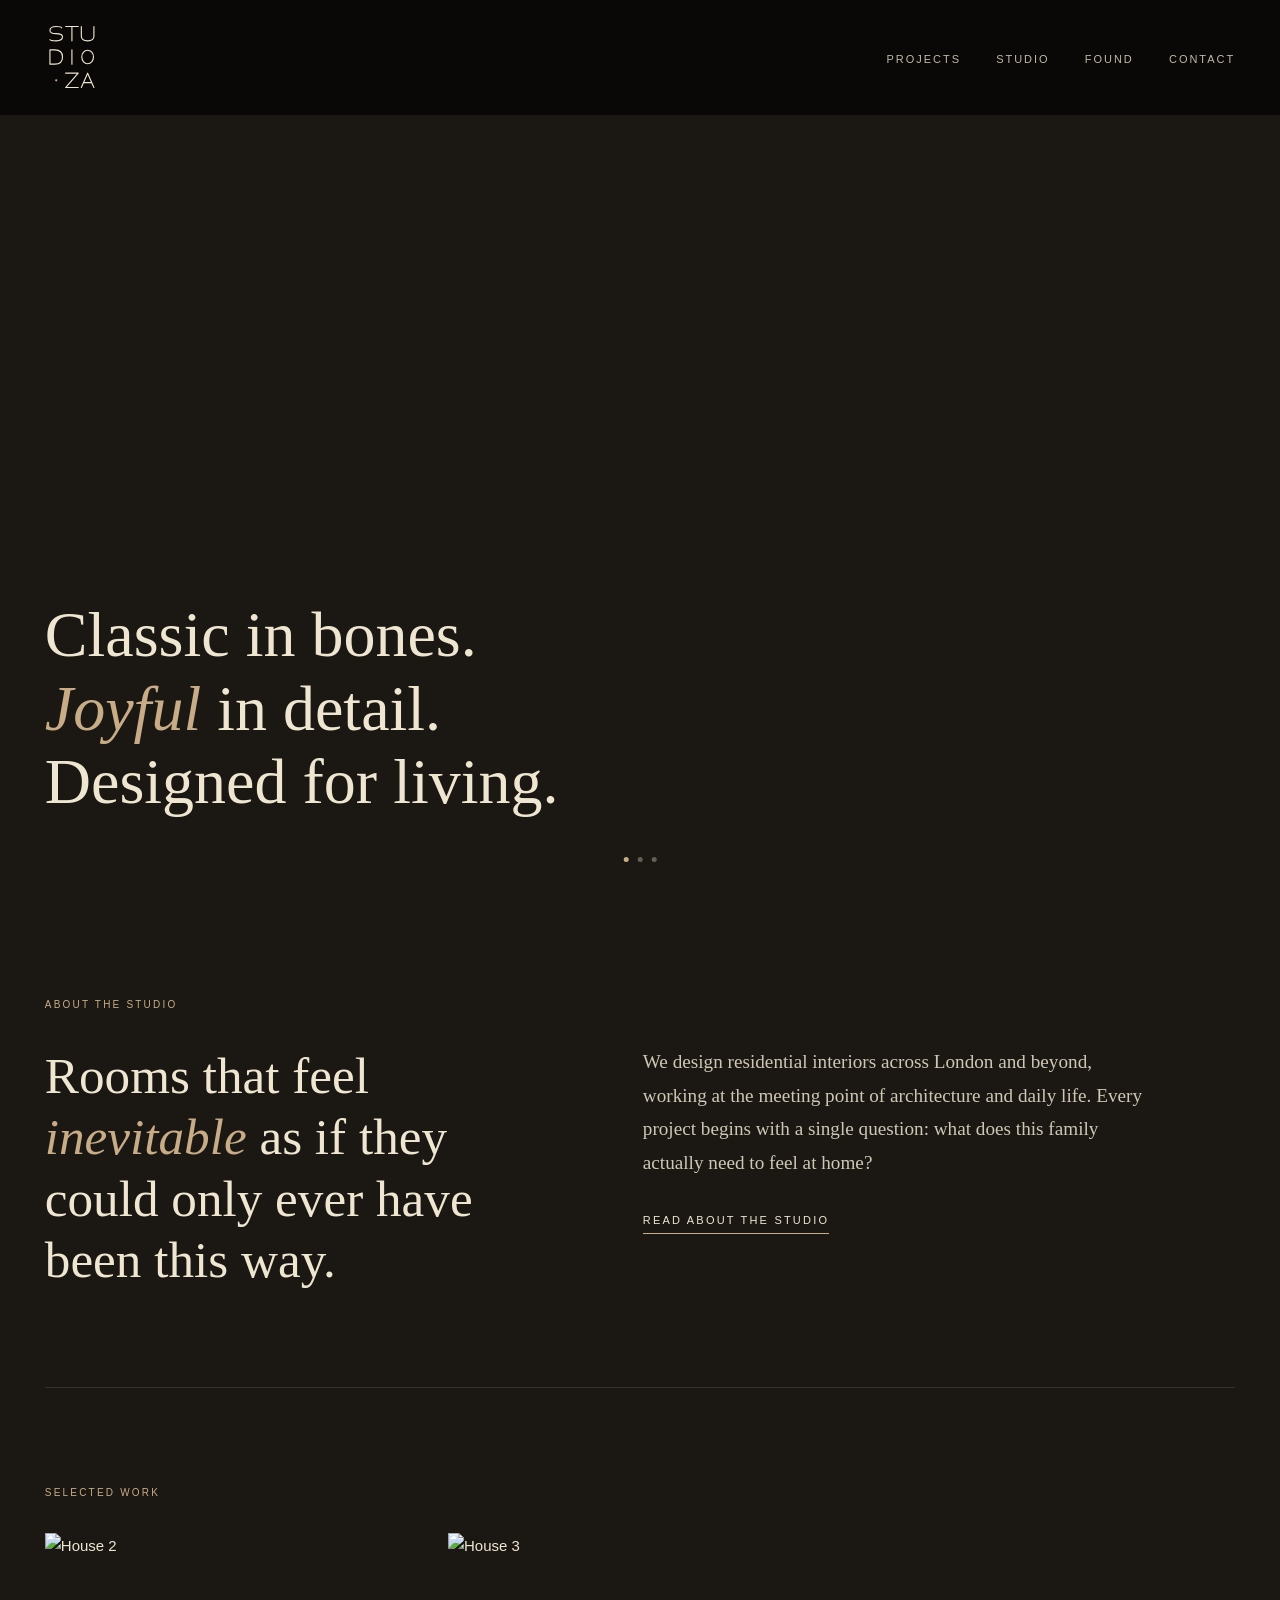
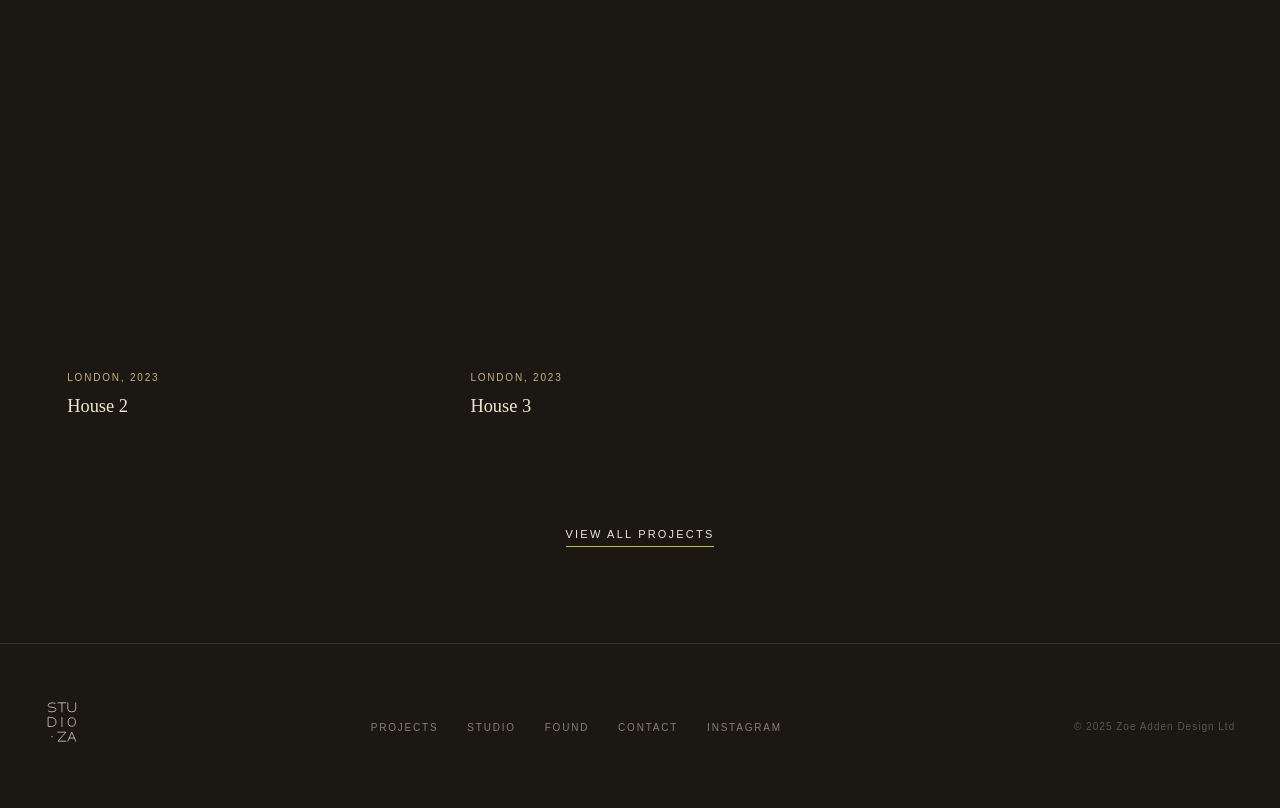
==== commit fac879d6: "Remove Charles Mews project Deleted project-charles-mews.html and removed its work card from the hom" ====
--- a/index.html
+++ b/index.html
@@ -37,9 +37,7 @@
   </a>
   <ul class="nav-links">
     <li><a href="projects.html">Projects</a></li>
-    <li><a href="studio.html">Studio</a></li>
-    <li><a href="journal.html">Journal</a></li>
-    <li><a href="found.html">Found</a></li>
+    <li><a href="studio.html">Studio</a></li>    <li><a href="found.html">Found</a></li>
     <li><a href="contact.html">Contact</a></li>
   </ul>
   <button class="nav-hamburger" aria-label="Toggle menu" aria-expanded="false">
@@ -93,14 +91,7 @@
 <section>
   <p class="section-label">Selected work</p>
   <div class="work-strip">
-    <a class="work-card" href="project-charles-mews.html">
-      <img src="https://www.zoeaddendesign.co.uk/-_-/res/adc3590a-eb9a-451f-83ce-2054110f7370/images/files/adc3590a-eb9a-451f-83ce-2054110f7370/0d6710f9-a835-432a-b5c6-fc1a8b385b19/1500-2000/4d572f0f6f5720ca19e3d3d08600e91ad737d2b0" alt="House 1">
-      <div class="work-card-label">
-        <span>London, 2024</span>
-        <h3>House 1</h3>
-      </div>
-    </a>
-    <a class="work-card" href="projects.html">
+<a class="work-card" href="projects.html">
       <img src="https://www.zoeaddendesign.co.uk/-_-/res/adc3590a-eb9a-451f-83ce-2054110f7370/images/files/adc3590a-eb9a-451f-83ce-2054110f7370/5802af30-cea6-456c-a1d6-5c02068b61a7/1500-2000/32a71682f6c0ed4f2bc7f7112e7376e2bf9341a0" alt="House 2">
       <div class="work-card-label">
         <span>London, 2023</span>
@@ -146,9 +137,7 @@
   </a>
   <ul class="footer-links">
     <li><a href="projects.html">Projects</a></li>
-    <li><a href="studio.html">Studio</a></li>
-    <li><a href="journal.html">Journal</a></li>
-    <li><a href="found.html">Found</a></li>
+    <li><a href="studio.html">Studio</a></li>    <li><a href="found.html">Found</a></li>
     <li><a href="contact.html">Contact</a></li>
     <li><a href="https://instagram.com/zoeaddendesign" target="_blank" rel="noopener">Instagram</a></li>
   </ul>
--- a/styles.css
+++ b/styles.css
@@ -567,108 +567,76 @@
 
 /* ─── CONTACT PAGE ─────────────────────────────────────── */
 .contact-wrap {
-  min-height: 100vh;
-  display: grid;
-  grid-template-columns: 1fr 1fr;
-  padding-top: 80px;
-}
-
-@media (max-width: 768px) { .contact-wrap { grid-template-columns: 1fr; } }
+  display: grid;
+  grid-template-columns: 3fr 2fr;
+  height: 100vh;
+}
 
 .contact-img {
-  position: relative;
-  min-height: 60vh;
+  overflow: hidden;
 }
 
 .contact-img img {
   width: 100%;
   height: 100%;
   object-fit: cover;
-  object-position: center;
+  object-position: center top;
 }
 
 .contact-form-side {
-  padding: 5rem 4rem;
+  padding: 0 4rem;
   display: flex;
   flex-direction: column;
   justify-content: center;
+  overflow-y: auto;
 }
 
 .contact-form-side h1 {
   font-family: var(--font-serif);
-  font-size: clamp(2rem, 3.5vw, 3rem);
+  font-size: clamp(2rem, 3vw, 2.8rem);
   font-weight: 300;
   line-height: 1.2;
-  margin-bottom: 0.6rem;
-}
-
-.contact-form-side p {
-  font-family: var(--font-serif);
-  font-size: 1rem;
-  font-weight: 300;
-  color: rgba(239,230,210,0.7);
-  margin-bottom: 2.5rem;
-}
-
-.form-group {
-  margin-bottom: 1.6rem;
-}
-
-.form-group label {
-  display: block;
+  margin-bottom: 0;
+}
+
+.contact-details {
+  margin-top: 3rem;
+  border-top: 1px solid var(--border);
+}
+
+.contact-detail-row {
+  display: flex;
+  justify-content: space-between;
+  align-items: baseline;
+  padding: 1rem 0;
+  border-bottom: 1px solid var(--border);
+}
+
+.contact-detail-label {
   font-size: 10px;
   letter-spacing: 0.2em;
   text-transform: uppercase;
   color: var(--tan);
-  margin-bottom: 0.5rem;
-}
-
-.form-group input,
-.form-group textarea,
-.form-group select {
-  width: 100%;
-  background: transparent;
-  border: none;
-  border-bottom: 1px solid var(--border);
+}
+
+.contact-detail-value {
+  font-family: var(--font-serif);
+  font-size: 1rem;
+  font-weight: 300;
   color: var(--ink);
-  font-family: var(--font-serif);
-  font-size: 1rem;
-  padding: 0.6rem 0;
-  outline: none;
-  transition: border-color 0.2s;
-  appearance: none;
-}
-
-.form-group input:focus,
-.form-group textarea:focus,
-.form-group select:focus {
-  border-color: var(--tan);
-}
-
-.form-group textarea {
-  min-height: 120px;
-  resize: vertical;
-}
-
-.form-group select option { background: var(--bg); }
-
-.submit-btn {
-  display: inline-block;
-  margin-top: 1.5rem;
-  padding: 0.9rem 2.8rem;
-  background: var(--tan);
-  color: var(--bg);
-  font-family: var(--font-sans);
-  font-size: 11px;
-  font-weight: 500;
-  letter-spacing: 0.2em;
-  text-transform: uppercase;
-  border: none;
-  cursor: pointer;
-  transition: background 0.25s;
-}
-
-.submit-btn:hover { background: var(--ink); }
+  transition: color 0.2s;
+}
+
+.contact-detail-value:hover { color: var(--tan); }
+
+.contact-location {
+  margin-top: 2.5rem;
+  font-family: var(--font-serif);
+  font-size: 0.9rem;
+  font-weight: 300;
+  color: rgba(239,230,210,0.35);
+  line-height: 1.7;
+}
 
 /* ─── FOOTER ──────────────────────────────────────────── */
 footer {
@@ -806,5 +774,7 @@
   .process-steps  { padding: 0 1.4rem 4rem; }
 
   /* Contact */
+  .contact-wrap { grid-template-columns: 1fr; height: auto; }
+  .contact-img { height: 55vw; min-height: 260px; }
   .contact-form-side { padding: 3rem 1.4rem; }
 }
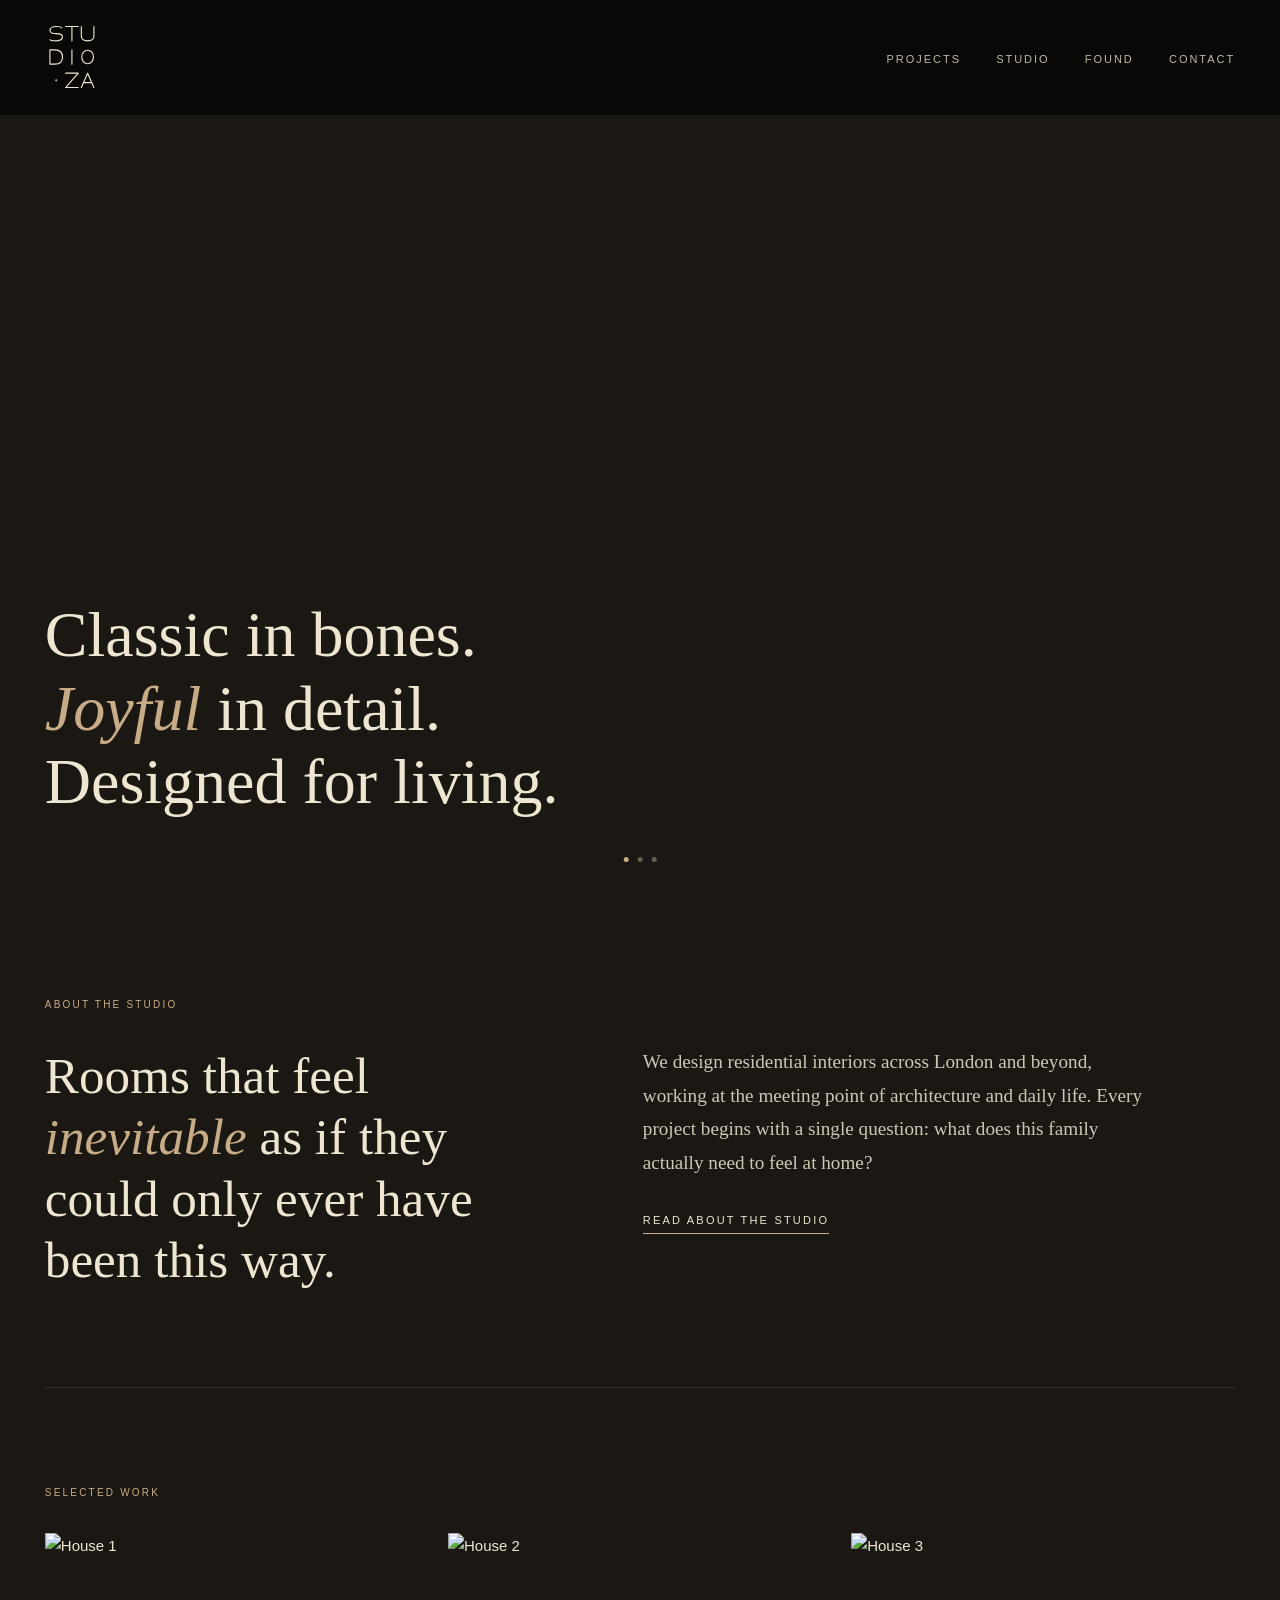
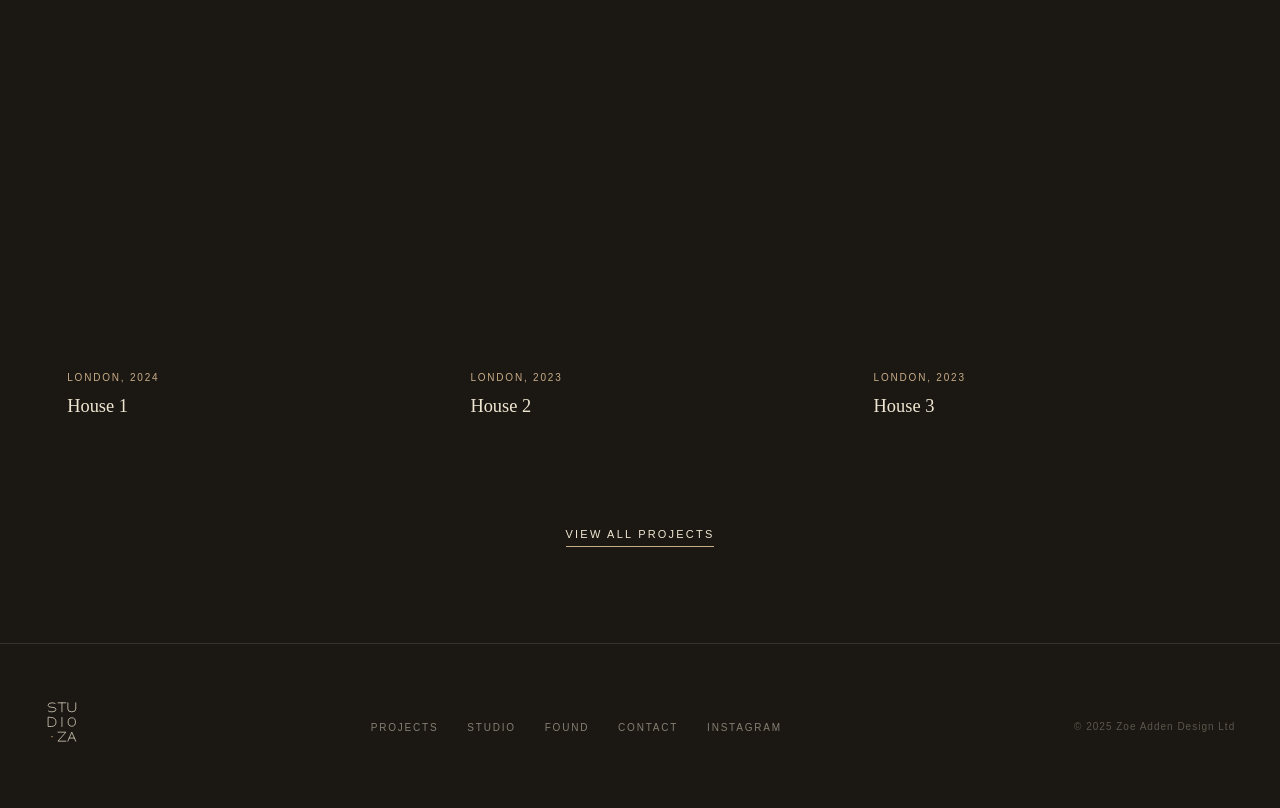
==== commit 294042b9: "Shrink contact image and hide journal from nav - Contact page: flipped column ratio from 3fr/2fr to " ====
--- a/index.html
+++ b/index.html
@@ -91,7 +91,14 @@
 <section>
   <p class="section-label">Selected work</p>
   <div class="work-strip">
-<a class="work-card" href="projects.html">
+    <a class="work-card" href="project-charles-mews.html">
+      <img src="https://www.zoeaddendesign.co.uk/-_-/res/adc3590a-eb9a-451f-83ce-2054110f7370/images/files/adc3590a-eb9a-451f-83ce-2054110f7370/0d6710f9-a835-432a-b5c6-fc1a8b385b19/1500-2000/4d572f0f6f5720ca19e3d3d08600e91ad737d2b0" alt="House 1">
+      <div class="work-card-label">
+        <span>London, 2024</span>
+        <h3>House 1</h3>
+      </div>
+    </a>
+    <a class="work-card" href="projects.html">
       <img src="https://www.zoeaddendesign.co.uk/-_-/res/adc3590a-eb9a-451f-83ce-2054110f7370/images/files/adc3590a-eb9a-451f-83ce-2054110f7370/5802af30-cea6-456c-a1d6-5c02068b61a7/1500-2000/32a71682f6c0ed4f2bc7f7112e7376e2bf9341a0" alt="House 2">
       <div class="work-card-label">
         <span>London, 2023</span>
--- a/styles.css
+++ b/styles.css
@@ -568,7 +568,7 @@
 /* ─── CONTACT PAGE ─────────────────────────────────────── */
 .contact-wrap {
   display: grid;
-  grid-template-columns: 3fr 2fr;
+  grid-template-columns: 2fr 3fr;
   height: 100vh;
 }
 
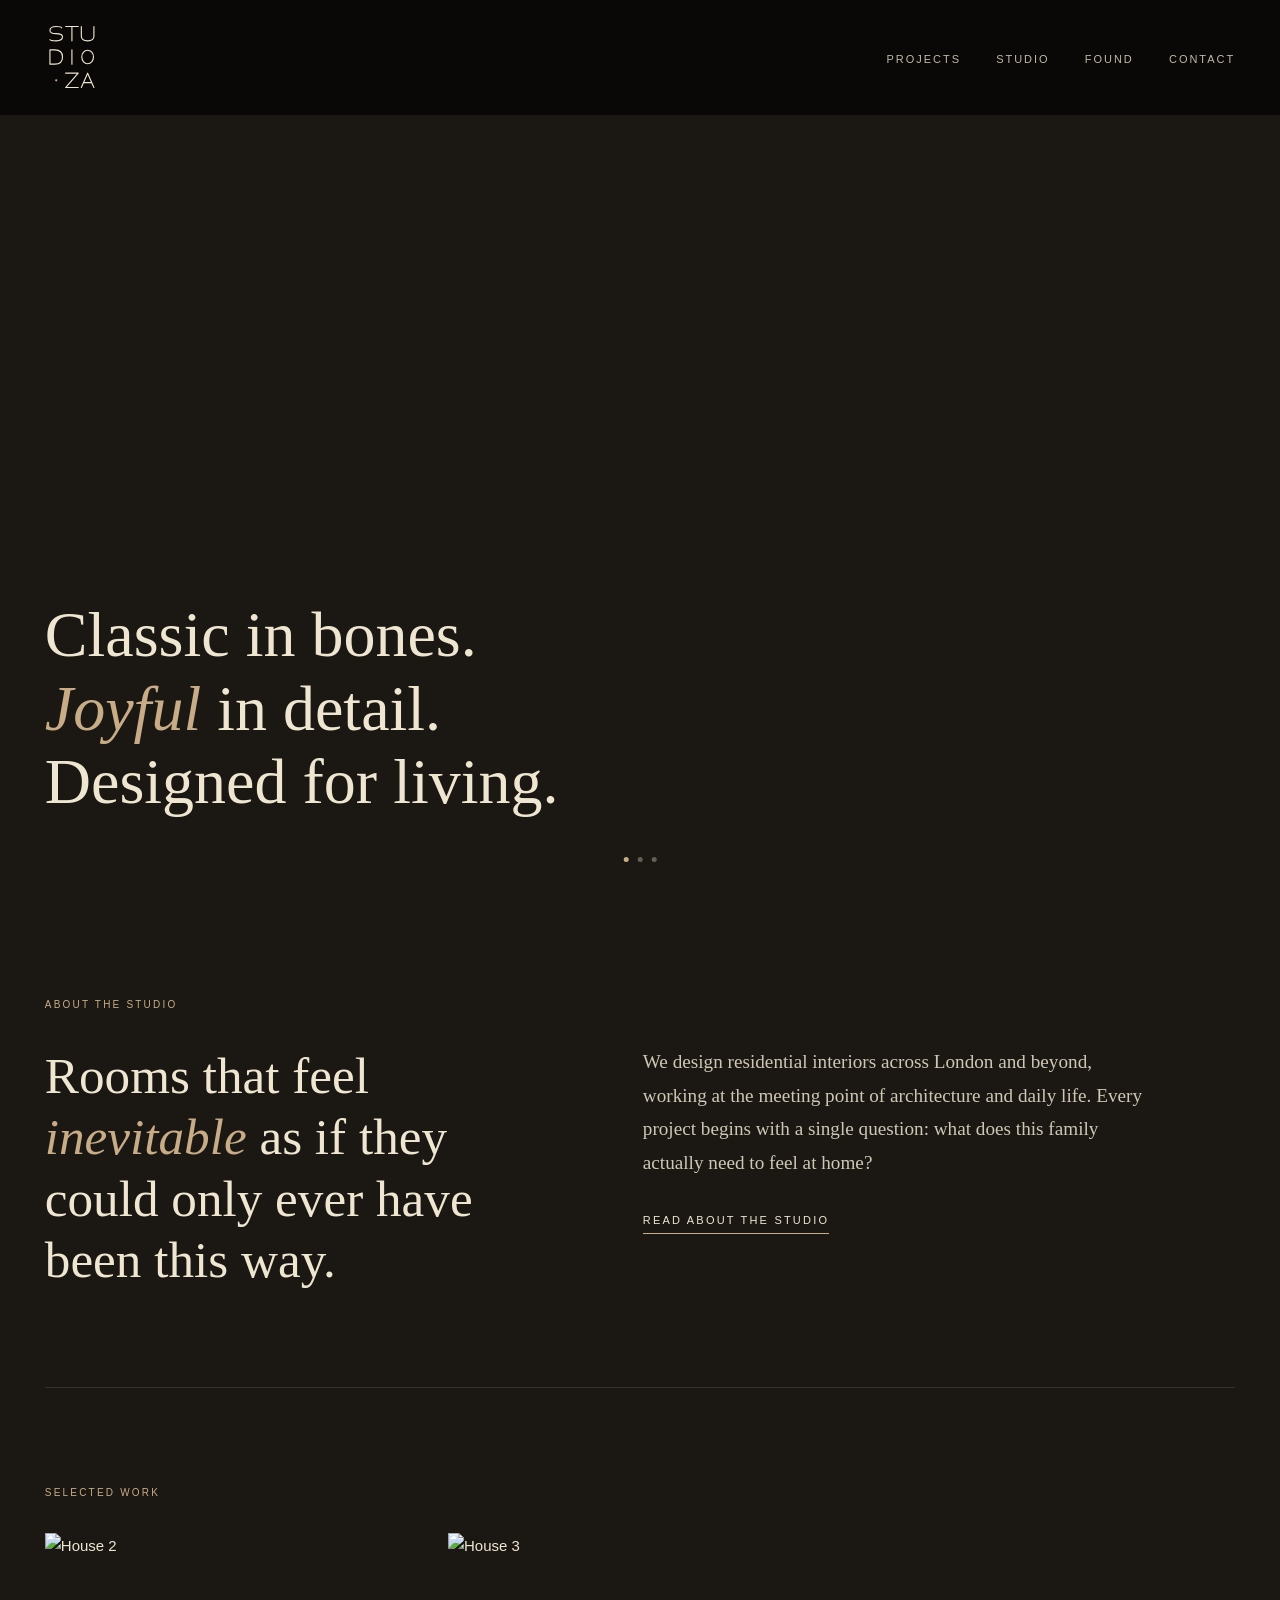
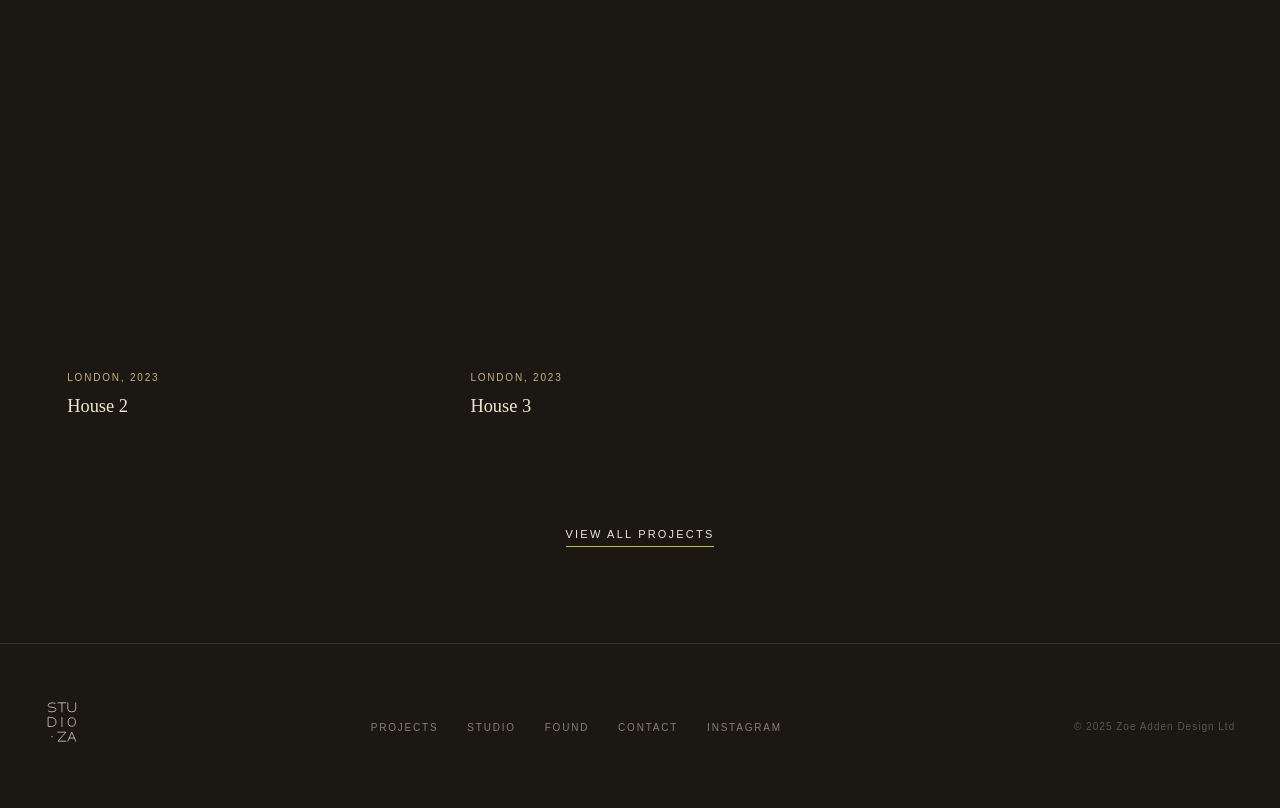
==== commit a98bc9df: "Merge pull request #4 from alianicole/remove/charles-mews Remove Charles Mews project" ====
--- a/index.html
+++ b/index.html
@@ -91,14 +91,7 @@
 <section>
   <p class="section-label">Selected work</p>
   <div class="work-strip">
-    <a class="work-card" href="project-charles-mews.html">
-      <img src="https://www.zoeaddendesign.co.uk/-_-/res/adc3590a-eb9a-451f-83ce-2054110f7370/images/files/adc3590a-eb9a-451f-83ce-2054110f7370/0d6710f9-a835-432a-b5c6-fc1a8b385b19/1500-2000/4d572f0f6f5720ca19e3d3d08600e91ad737d2b0" alt="House 1">
-      <div class="work-card-label">
-        <span>London, 2024</span>
-        <h3>House 1</h3>
-      </div>
-    </a>
-    <a class="work-card" href="projects.html">
+<a class="work-card" href="projects.html">
       <img src="https://www.zoeaddendesign.co.uk/-_-/res/adc3590a-eb9a-451f-83ce-2054110f7370/images/files/adc3590a-eb9a-451f-83ce-2054110f7370/5802af30-cea6-456c-a1d6-5c02068b61a7/1500-2000/32a71682f6c0ed4f2bc7f7112e7376e2bf9341a0" alt="House 2">
       <div class="work-card-label">
         <span>London, 2023</span>
--- a/styles.css
+++ b/styles.css
@@ -317,17 +317,13 @@
 
 /* ─── PROJECT DETAIL ──────────────────────────────────── */
 .detail-hero {
-  height: 80vh;
-  min-height: 500px;
   overflow: hidden;
-  position: relative;
+  background: var(--bg);
 }
 
 .detail-hero img {
   width: 100%;
-  height: 100%;
-  object-fit: cover;
-  object-position: center;
+  height: auto;
 }
 
 .detail-body {
@@ -372,13 +368,11 @@
 
 .detail-gallery img {
   width: 100%;
-  height: 420px;
-  object-fit: cover;
+  height: auto;
 }
 
 .detail-gallery .wide {
   grid-column: 1 / -1;
-  height: 540px;
 }
 
 /* ─── STUDIO PAGE ─────────────────────────────────────── */
